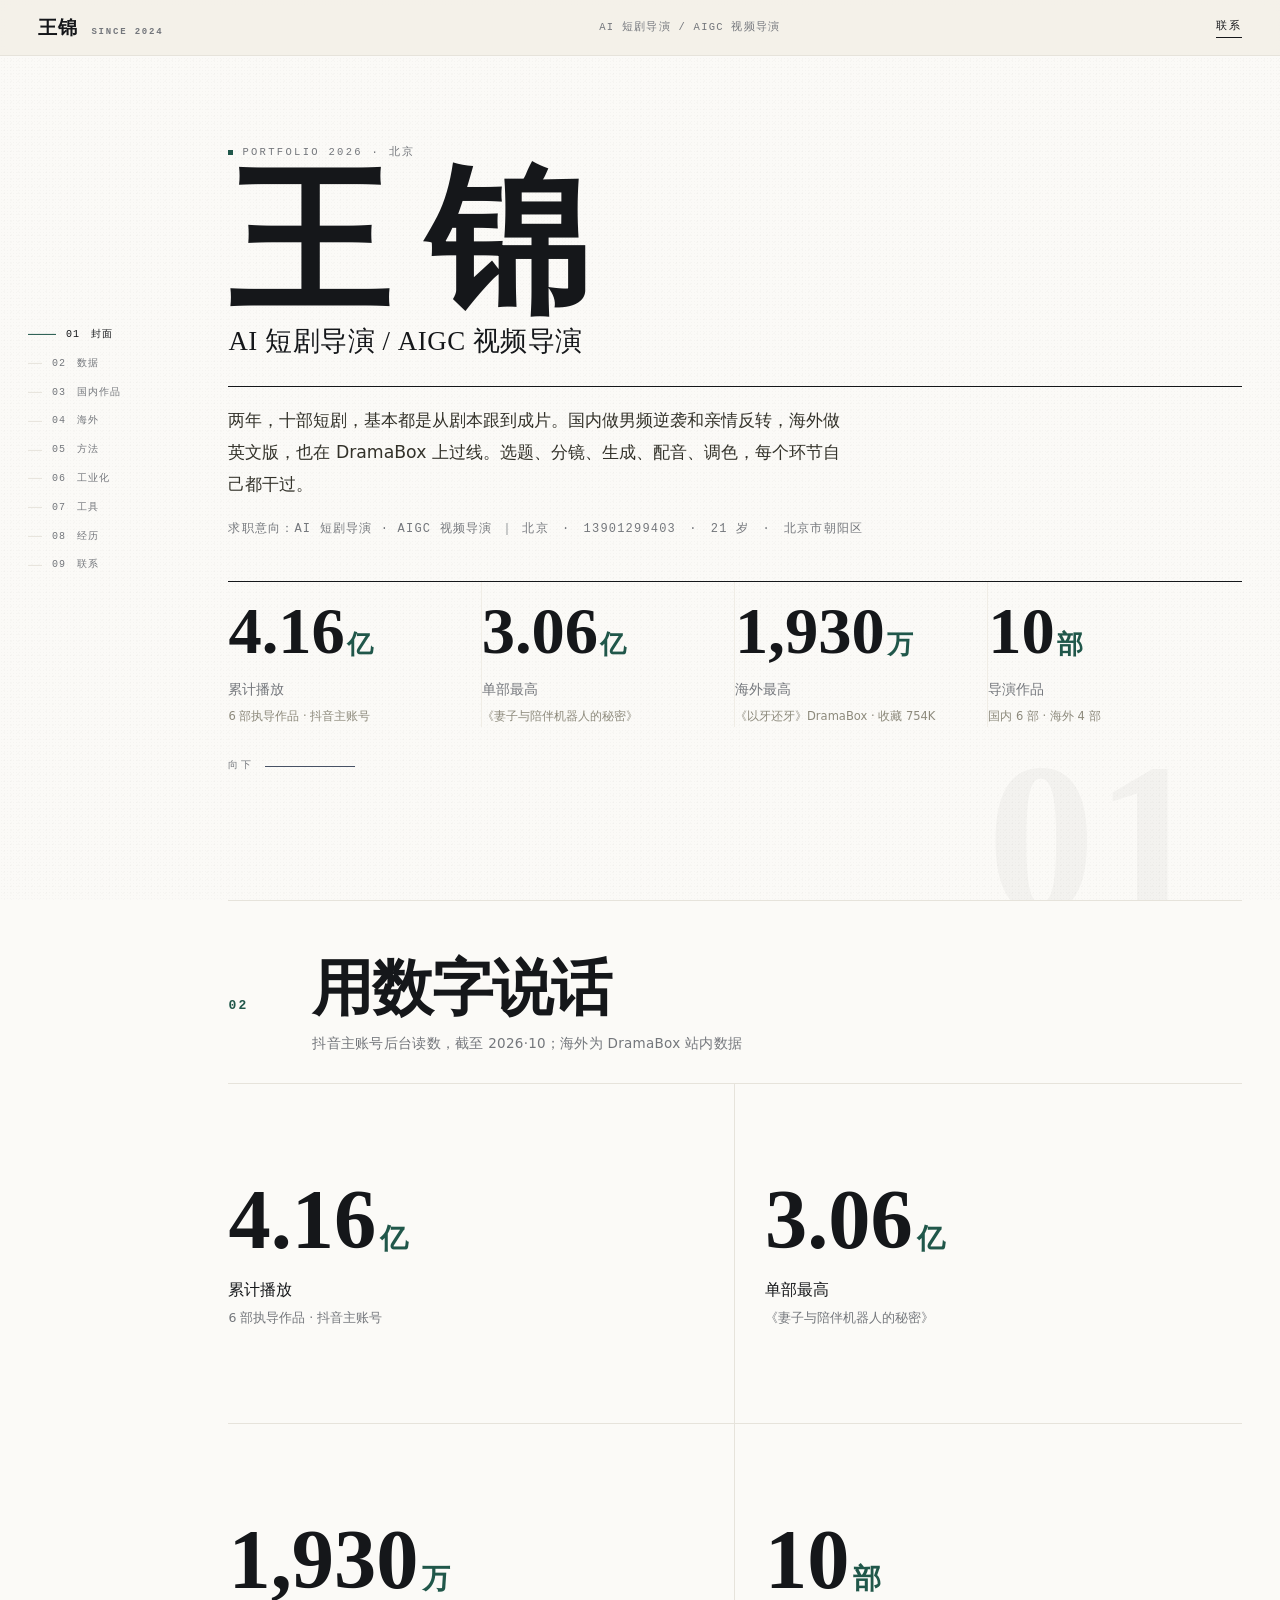
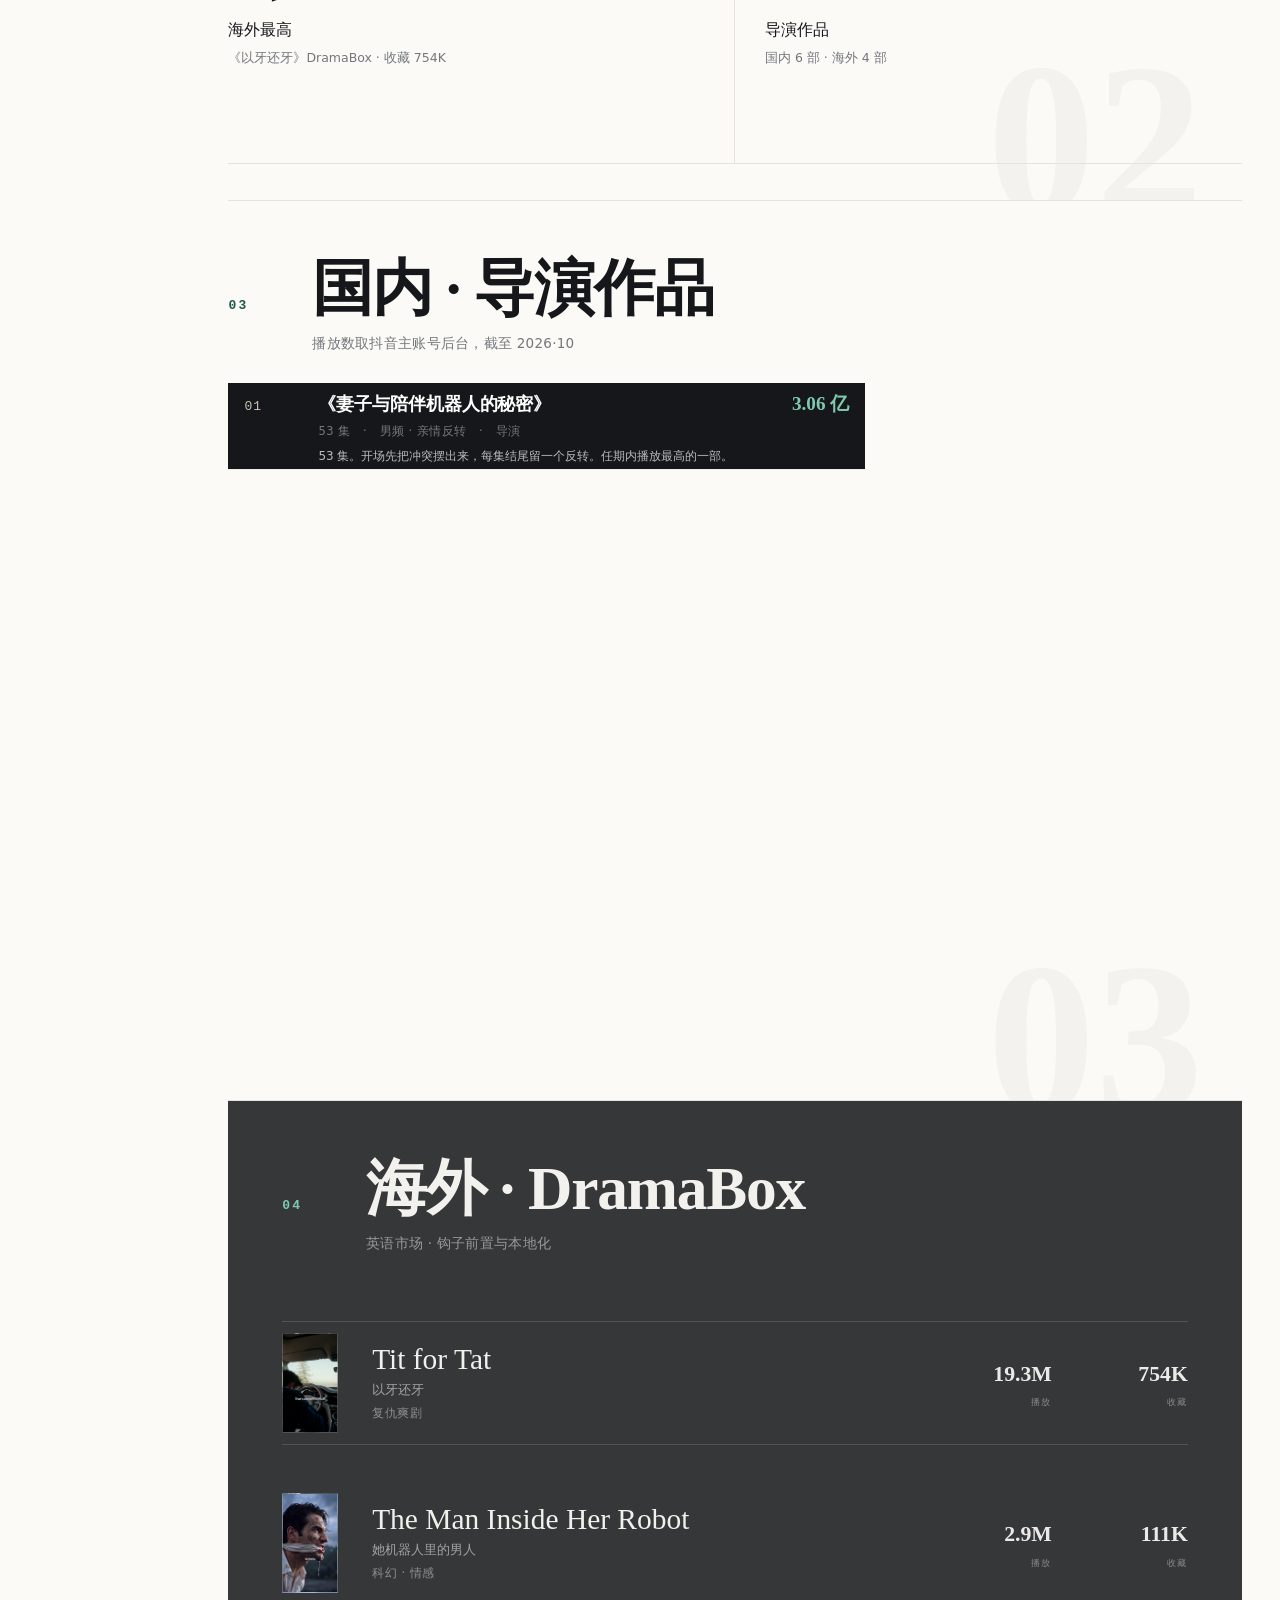
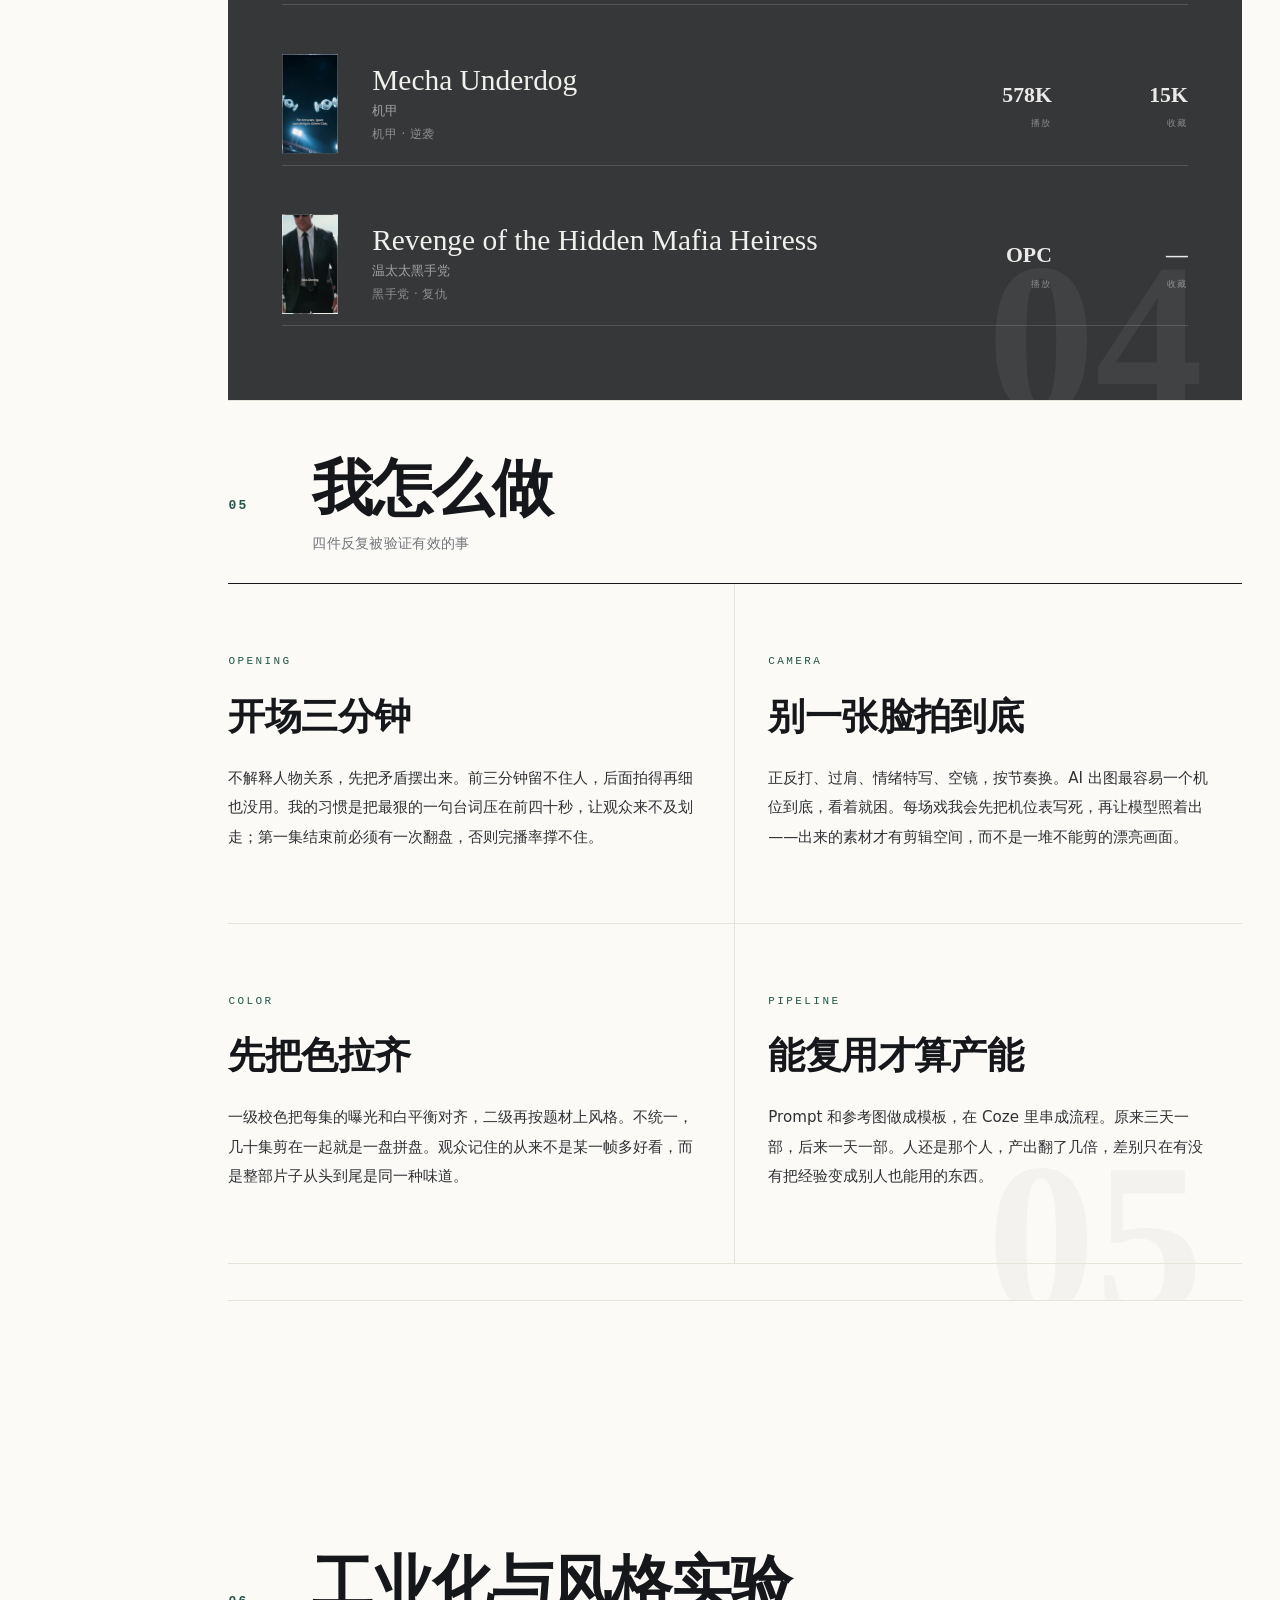
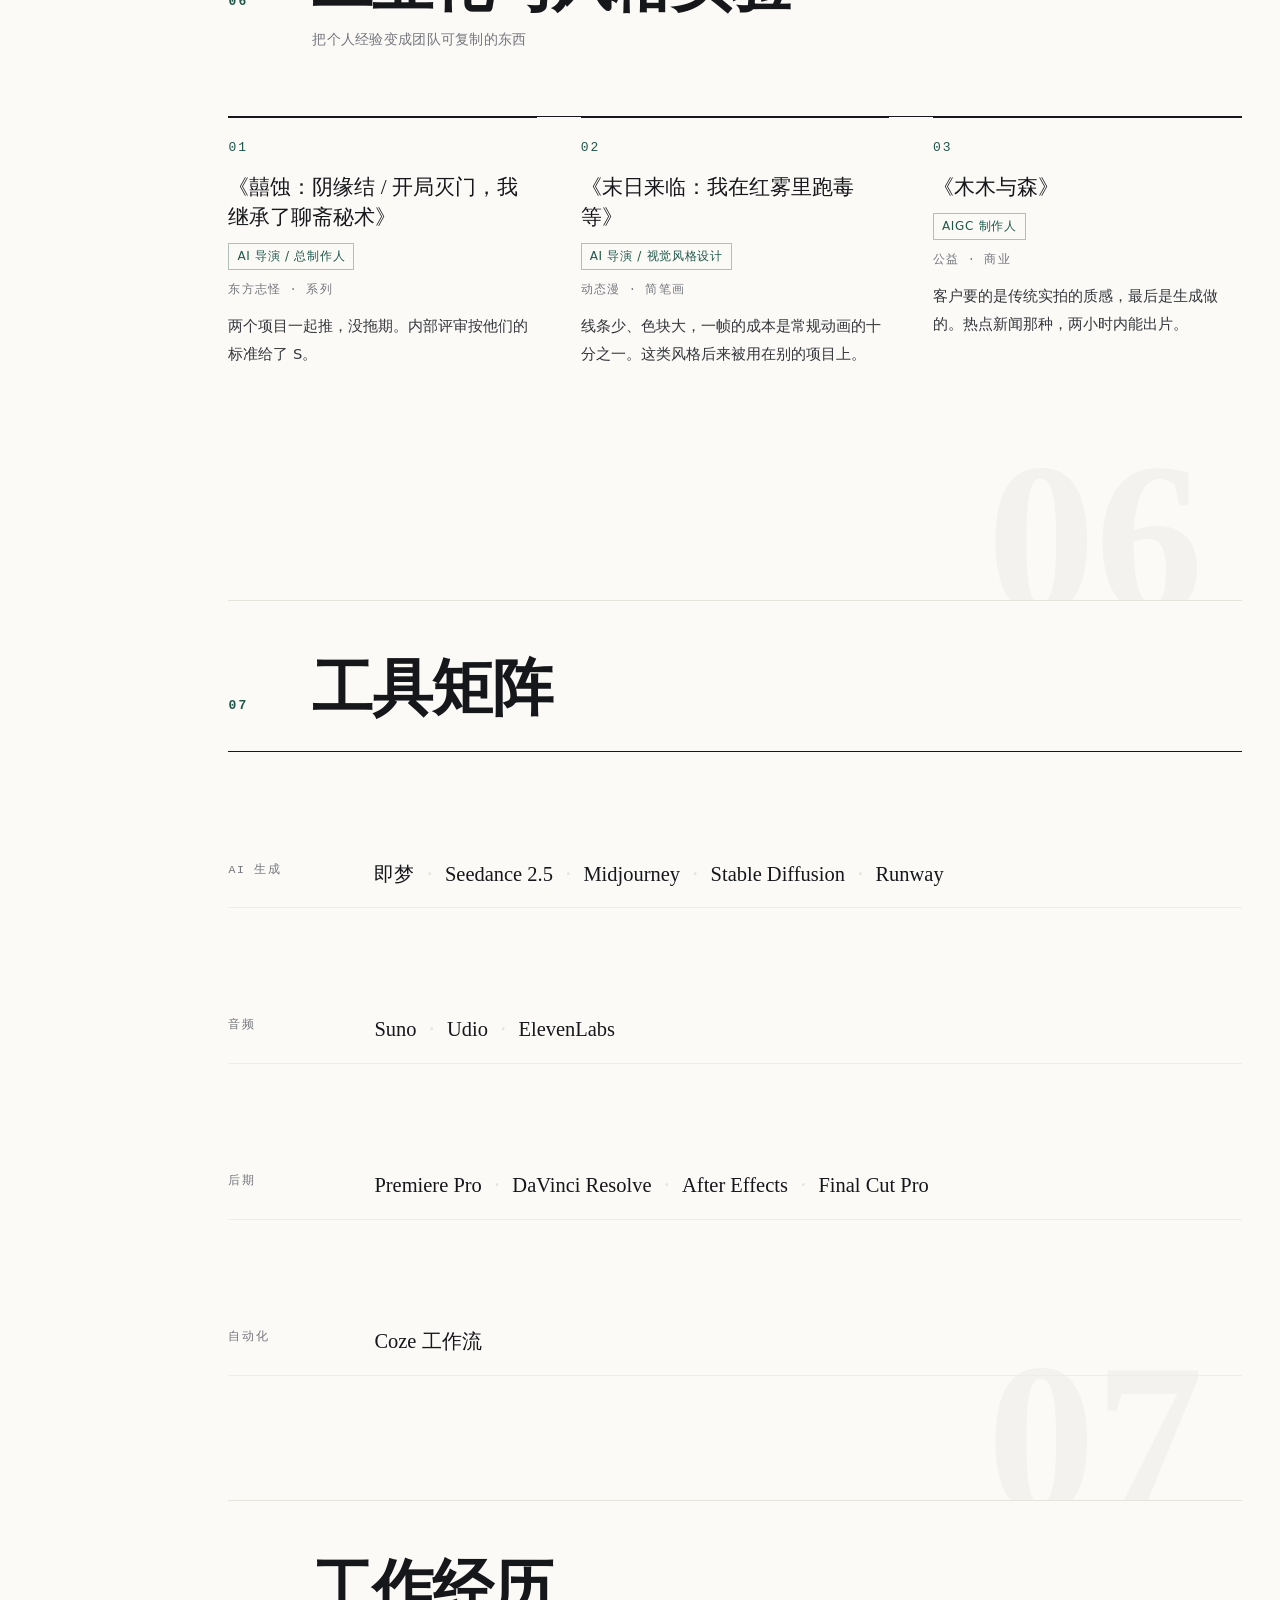
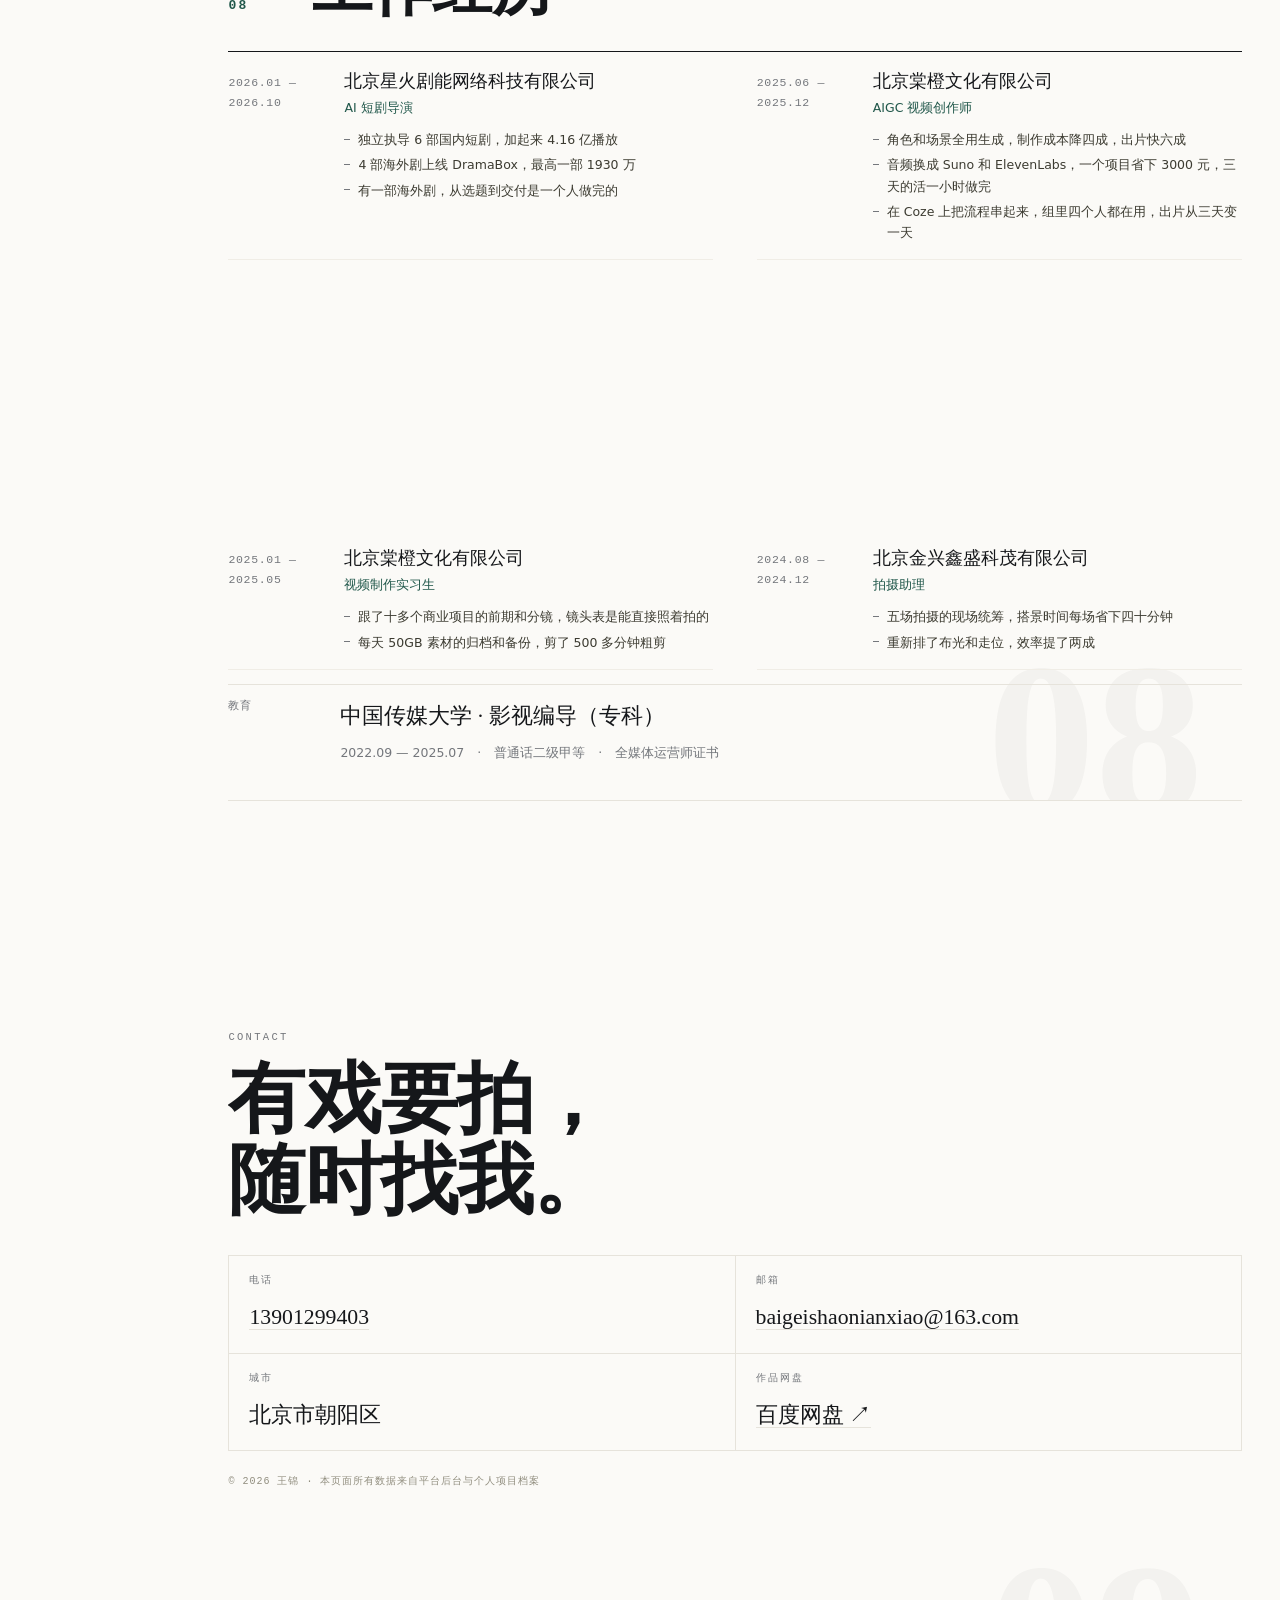
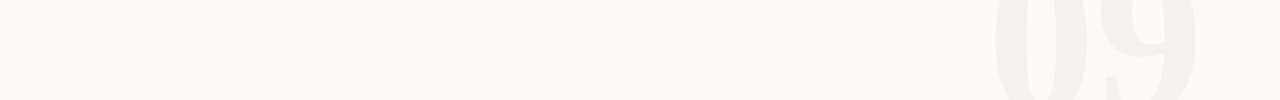
==== index.html @ 52b77576 "init: 王锦作品集（纸面版，12 条推广片）" ====
<!doctype html>
<html lang="zh-CN">
<head>
<meta charset="utf-8">
<meta name="viewport" content="width=device-width, initial-scale=1">
<title>王锦 · AI 短剧导演 / AIGC 视频导演</title>
<meta name="description" content="王锦，AI 短剧导演。代表作全网总播放 5 亿+，海外 DramaBox 单部最高 19.3M。">
<meta name="theme-color" content="#f3f0e7">
<link rel="stylesheet" href="assets/css/style.css">
</head>
<body>

<div class="grain" aria-hidden="true"></div>

<header class="topbar">
  <a class="mark" href="#cover">王锦 <span>SINCE 2024</span></a>
  <p class="topbar-role">AI 短剧导演 / AIGC 视频导演</p>
  <a class="topbar-mail" href="#contact">联系</a>
</header>

<aside class="rail" aria-label="章节导航">
  <ol id="rail"></ol>
</aside>

<main>

  <!-- 封面 -->
  <section class="sec sec--cover" id="cover" data-no="01" data-label="封面">
    <p class="eyebrow"><span class="dot"></span>PORTFOLIO 2026 · 北京</p>
    <h1 class="display" id="coverName">王 锦</h1>
    <p class="cover-role" id="coverRole"></p>
    <p class="cover-lead" id="coverLead"></p>
    <p class="cover-meta" id="coverMeta"></p>

    <div class="cover-stats" id="coverStats"></div>
    <p class="scroll-cue"><span>向下</span><i></i></p>
  </section>

  <!-- 数据 -->
  <section class="sec sec--stats" id="stats" data-no="02" data-label="数据">
    <header class="sec-head">
      <span class="sec-no">02</span>
      <h2 class="sec-title">用数字说话</h2>
      <p class="sec-sub">抖音主账号后台读数，截至 2026·10；海外为 DramaBox 站内数据</p>
    </header>
    <div class="stat-grid" id="statGrid"></div>
  </section>

  <!-- 国内作品 -->
  <section class="sec sec--works" id="domestic" data-no="03" data-label="国内作品">
    <header class="sec-head">
      <span class="sec-no">03</span>
      <h2 class="sec-title">国内 · 导演作品</h2>
      <p class="sec-sub">播放数取抖音主账号后台，截至 2026·10</p>
    </header>
    <div class="works-layout">
      <ol class="works" id="domesticList"></ol>
      <aside class="stage" aria-label="作品预览位">
        <div class="stage-media" id="stageMedia"></div>
      </aside>
    </div>
  </section>

  <!-- 海外 -->
  <section class="sec sec--overseas" id="overseas" data-no="04" data-label="海外">
    <header class="sec-head">
      <span class="sec-no">04</span>
      <h2 class="sec-title">海外 · DramaBox</h2>
      <p class="sec-sub">英语市场 · 钩子前置与本地化</p>
    </header>
    <div class="ov-list" id="overseasList"></div>
  </section>

  <!-- 方法 -->
  <section class="sec sec--method" id="method" data-no="05" data-label="方法">
    <header class="sec-head">
      <span class="sec-no">05</span>
      <h2 class="sec-title">我怎么做</h2>
      <p class="sec-sub">四件反复被验证有效的事</p>
    </header>
    <div class="method-grid" id="methodGrid"></div>
  </section>

  <!-- 工业化 -->
  <section class="sec sec--extra" id="extra" data-no="06" data-label="工业化">
    <header class="sec-head">
      <span class="sec-no">06</span>
      <h2 class="sec-title">工业化与风格实验</h2>
      <p class="sec-sub">把个人经验变成团队可复制的东西</p>
    </header>
    <div class="extra-list" id="extraList"></div>
  </section>

  <!-- 工具 -->
  <section class="sec sec--tools" id="tools" data-no="07" data-label="工具">
    <header class="sec-head">
      <span class="sec-no">07</span>
      <h2 class="sec-title">工具矩阵</h2>
    </header>
    <div class="tool-rows" id="toolRows"></div>
  </section>

  <!-- 经历 -->
  <section class="sec sec--cv" id="cv" data-no="08" data-label="经历">
    <header class="sec-head">
      <span class="sec-no">08</span>
      <h2 class="sec-title">工作经历</h2>
    </header>
    <div class="cv-list" id="cvList"></div>
    <div class="edu" id="edu"></div>
  </section>

  <!-- 联系 -->
  <section class="sec sec--contact" id="contact" data-no="09" data-label="联系">
    <p class="eyebrow">CONTACT</p>
    <h2 class="contact-title">有戏要拍，<br>随时找我。</h2>
    <div class="contact-grid" id="contactGrid"></div>
    <p class="colophon">© 2026 王锦 · 本页面所有数据来自平台后台与个人项目档案</p>
  </section>

</main>

<script src="assets/js/content.js"></script>
<script src="assets/js/main.js"></script>
</body>
</html>
---- assets/css/style.css ----
/* =========================================================
   王锦 · 作品集（纸面版）
   亮底 / 宋体 / 印刷网格 —— 与视频型作品集相反的路子
   ========================================================= */

:root{
  /* 中国传统色：鱼肚白 / 象牙白 / 长石灰 / 鲸鱼灰 / 赭石 */
  --paper:#f6f3ea;
  --paper-2:#fffdf6;
  --ink:#2e2d28;
  --muted:#7b776c;
  --line:#dcd6c6;
  --line-soft:#e7e1d2;
  --dai:#475164;
  --zhe:#8a2b1f;
  --blue:#475164;
  --white:#fffdf6;
  --serif:"Songti SC","STSong","Source Han Serif SC","Noto Serif SC","SimSun",serif;
  --sans:"PingFang SC","Microsoft YaHei UI","Microsoft YaHei","Noto Sans SC",system-ui,sans-serif;
  --mono:"SF Mono",ui-monospace,"Cascadia Mono",Consolas,monospace;
  --pad:clamp(22px,4vw,72px);
  --rail:190px;
}

*,*::before,*::after{box-sizing:border-box}
html{scroll-behavior:smooth;-webkit-text-size-adjust:100%}
body{
  margin:0;overflow-x:hidden;background:var(--paper);color:var(--ink);
  font-family:var(--sans);font-size:16px;line-height:1.78;
  -webkit-font-smoothing:antialiased;
}
img{max-width:100%}
a{color:inherit;text-decoration:none}
h1,h2,h3,p,ol,ul{margin:0;padding:0;list-style:none}
::selection{background:var(--blue);color:#fff}

.grain{
  position:fixed;inset:0;z-index:1;pointer-events:none;opacity:.5;
  background-image:
    radial-gradient(rgba(21,21,15,.05) 1px,transparent 1px),
    radial-gradient(rgba(21,21,15,.04) 1px,transparent 1px);
  background-size:3px 3px,7px 7px;
  background-position:0 0,1px 1px;
  mix-blend-mode:multiply;
}

/* ---------- 顶栏 ---------- */
.topbar{
  position:fixed;top:0;left:0;right:0;z-index:20;
  display:flex;align-items:center;justify-content:space-between;gap:20px;
  height:56px;padding:0 var(--pad);
  background:rgba(243,240,231,.88);
  -webkit-backdrop-filter:blur(8px);backdrop-filter:blur(8px);
  border-bottom:1px solid var(--line);
}
.mark{font-family:var(--serif);font-size:19px;font-weight:700;letter-spacing:.04em}
.mark span{font-family:var(--mono);font-size:9px;letter-spacing:.2em;color:var(--muted);margin-left:8px}
.topbar-role{font-family:var(--mono);font-size:10.5px;letter-spacing:.12em;color:var(--muted)}
.topbar-mail{
  font-family:var(--mono);font-size:10.5px;letter-spacing:.16em;
  border-bottom:1px solid var(--ink);padding-bottom:2px
}
.topbar-mail:hover{color:var(--blue);border-color:var(--blue)}

/* ---------- 左侧章节轨 ---------- */
.rail{
  position:fixed;left:28px;top:50%;transform:translateY(-50%);z-index:15;
  display:none
}
.rail ol{display:flex;flex-direction:column;gap:11px}
.rail a{
  display:flex;align-items:center;gap:10px;
  font-family:var(--mono);font-size:10px;letter-spacing:.1em;color:var(--muted);
  transition:color .25s
}
.rail a i{display:block;width:14px;height:1px;background:var(--line);transition:width .3s,background .3s}
.rail a.is-on{color:var(--ink)}
.rail a.is-on i{width:28px;background:var(--blue)}
.rail a:hover{color:var(--ink)}

/* ---------- 主体 ---------- */
main{position:relative;z-index:2;max-width:1360px;margin:0 auto;padding:0 var(--pad)}

.sec{padding:clamp(64px,9vh,110px) 0;border-top:1px solid var(--line)}
.sec--cover{border-top:0;padding-top:clamp(96px,16vh,170px)}

.eyebrow{
  display:flex;align-items:center;gap:9px;
  font-family:var(--mono);font-size:10.5px;letter-spacing:.22em;color:var(--muted)
}
.dot{width:5px;height:5px;background:var(--zhe);display:inline-block}

.display{
  font-family:var(--serif);font-weight:700;
  font-size:clamp(84px,15.5vw,208px);line-height:.86;letter-spacing:-.01em;
  margin:18px 0 10px
}
.cover-role{
  font-family:var(--serif);font-size:clamp(19px,2.2vw,27px);letter-spacing:.02em;
  padding-bottom:20px;border-bottom:1px solid var(--ink);display:inline-block
}
.cover-lead{
  max-width:34em;font-size:clamp(15px,1.35vw,18px);line-height:1.95;color:#33322a;
  margin-top:26px
}
.cover-meta{
  font-family:var(--mono);font-size:11px;letter-spacing:.1em;color:var(--muted);
  margin-top:18px
}

.cover-stats{
  display:grid;grid-template-columns:repeat(4,1fr);
  margin-top:clamp(36px,6vh,64px);border-top:1px solid var(--ink)
}
.cs{padding:22px 18px 0 0;border-right:1px solid var(--line-soft)}
.cs:last-child{border-right:0}
.cs-v{display:flex;align-items:baseline;gap:3px;font-family:var(--serif);font-weight:700}
.cs-n{font-size:clamp(44px,5.4vw,72px);line-height:1;font-variant-numeric:tabular-nums}
.cs-s{font-size:clamp(16px,1.8vw,24px);color:var(--zhe)}
.cs-l{font-size:13px;color:var(--muted);margin-top:10px}
.cs-sub{font-size:11.5px;color:#8d8a7c;margin-top:4px}

.scroll-cue{
  display:flex;align-items:center;gap:12px;margin-top:clamp(40px,7vh,80px);
  font-family:var(--mono);font-size:9.5px;letter-spacing:.24em;color:var(--muted)
}
.scroll-cue i{flex:0 0 90px;height:1px;background:var(--line);position:relative;overflow:hidden}
.scroll-cue i::after{
  content:"";position:absolute;inset:0;background:var(--blue);
  transform-origin:0 50%;animation:cue 2.6s ease-in-out infinite
}
@keyframes cue{0%{transform:scaleX(0)}50%{transform:scaleX(1)}100%{transform:scaleX(0);transform-origin:100% 50%}}

/* ---------- 章节头 ---------- */
.sec-head{
  display:grid;grid-template-columns:56px minmax(0,1fr);gap:0 20px;
  align-items:baseline;margin-bottom:clamp(30px,4.5vh,52px)
}
.sec-no{
  font-family:var(--mono);font-size:11px;letter-spacing:.14em;color:var(--zhe);
  padding-top:12px
}
.sec-title{
  font-family:var(--serif);font-weight:700;letter-spacing:-.01em;
  font-size:clamp(34px,4.4vw,60px);line-height:1.1
}
.sec-sub{grid-column:2;font-size:13.5px;color:var(--muted);margin-top:10px}

/* ---------- 数据 ---------- */
.stat-grid{display:grid;grid-template-columns:repeat(2,1fr);border-top:1px solid var(--line)}
.stat{
  padding:clamp(22px,3vw,34px) clamp(18px,2.4vw,30px) clamp(22px,3vw,34px) 0;
  border-bottom:1px solid var(--line);border-right:1px solid var(--line)
}
.stat:nth-child(2n){border-right:0;padding-left:clamp(18px,2.4vw,30px)}
.stat-v{display:flex;align-items:baseline;gap:4px;font-family:var(--serif);font-weight:700}
.stat-n{font-size:clamp(46px,6.4vw,86px);line-height:1;font-variant-numeric:tabular-nums}
.stat-s{font-size:clamp(18px,2vw,28px);color:var(--zhe)}
.stat-l{font-size:14.5px;margin-top:12px}
.stat-sub{font-size:12px;color:var(--muted);margin-top:3px}

/* ---------- 作品表 ---------- */
.works-layout{
  display:grid;grid-template-columns:minmax(0,1fr) 300px;gap:0 44px;align-items:start
}
.works{grid-column:1;border-top:1px solid var(--ink)}

/* 右侧媒体位：现在空着，以后放视频 */
.stage{grid-column:2;position:sticky;top:88px}
.stage-media{
  position:relative;aspect-ratio:9/16;background:var(--paper-2);
  border:1px solid var(--line);overflow:hidden
}
.stage-media .ph{
  position:absolute;inset:10px;border:1px dashed var(--line);
  display:flex;flex-direction:column;align-items:center;justify-content:center;gap:10px;
  background-image:repeating-linear-gradient(45deg,transparent 0 9px,rgba(71,81,100,.045) 9px 10px);
  color:var(--muted);text-align:center;padding:16px
}
.stage-media .ph b{font-family:var(--serif);font-size:44px;color:var(--line);font-weight:700;line-height:1}
.stage-media .ph span{font-family:var(--mono);font-size:9.5px;letter-spacing:.18em}
.stage-media img,.stage-media video{width:100%;height:100%;object-fit:cover;display:block}
.stage-cap{margin-top:16px}
.stage-cap .sc-t{font-family:var(--serif);font-size:22px;line-height:1.35}
.stage-cap .sc-m{
  display:flex;justify-content:space-between;gap:12px;
  font-family:var(--mono);font-size:11px;letter-spacing:.08em;color:var(--muted);
  margin-top:10px;padding-top:10px;border-top:1px solid var(--line)
}
.stage-cap .sc-n{font-size:12.5px;color:var(--muted);margin-top:8px;line-height:1.7}

/* 手机上的小媒体位 */
.w-thumb{display:none}
.work{
  display:grid;
  grid-template-columns:40px minmax(0,1fr) 152px 84px 64px;
  gap:0 12px;align-items:baseline;
  padding:16px 0;border-bottom:1px solid var(--line-soft);
  transition:background .2s,color .2s,padding .2s
}
.work.is-active,.work:hover{background:var(--ink);color:var(--white);padding-left:12px;padding-right:12px}
.work.is-active .tag,.work:hover .tag{border-color:#d5d0bf;color:#d5d0bf}
.work.is-active .w-no,.work.is-active .w-genre,.work.is-active .w-role,
.work:hover .w-no,.work:hover .w-genre,.work:hover .w-role{color:#c8c3b2}
.w-no{font-family:var(--mono);font-size:10.5px;letter-spacing:.1em;color:var(--muted)}
.w-title{font-family:var(--serif);font-size:clamp(16px,1.42vw,20px);line-height:1.45}
.w-title .tag{
  font-family:var(--mono);font-size:8.5px;letter-spacing:.08em;vertical-align:middle;
  border:1px solid var(--zhe);color:var(--zhe);padding:1px 4px;margin-left:7px;
  white-space:nowrap;display:inline-block;transform:translateY(-1px)
}
.w-genre{font-size:12.5px;color:var(--muted)}
.w-play{font-family:var(--mono);font-size:13px;font-variant-numeric:tabular-nums}
.w-role{font-size:12.5px;color:var(--muted);text-align:right}
.work-note{
  grid-column:2 / -1;font-size:13px;color:var(--muted);
  max-height:0;overflow:hidden;transition:max-height .3s,margin .3s
}
.work.is-active .work-note,.work:hover .work-note{max-height:60px;margin-top:8px}
.work.is-active .work-note,.work:hover .work-note{color:#d5d0bf}

/* ---------- 海外蓝块 ---------- */
.sec--overseas{
  position:relative;color:var(--white);border-top:0;background:var(--dai);
  padding-left:clamp(18px,4.2vw,60px);padding-right:clamp(18px,4.2vw,60px)
}
.sec--overseas .sec-no{color:rgba(255,255,255,.7)}
.sec--overseas .sec-sub{color:rgba(255,255,255,.72)}
.ov-row{
  display:grid;grid-template-columns:56px minmax(0,1fr) 110px 100px 150px;
  gap:0 20px;align-items:baseline;
  padding:18px 0;border-bottom:1px solid rgba(255,255,255,.28)
}
.ov-row:first-child{border-top:1px solid rgba(255,255,255,.28)}
.ov-thumb{
  width:56px;height:100px;border:1px dashed rgba(255,253,246,.45);
  background-image:repeating-linear-gradient(45deg,transparent 0 7px,rgba(255,253,246,.07) 7px 8px);
  display:grid;place-items:center;align-self:center
}
.ov-thumb span{font-family:var(--mono);font-size:8px;letter-spacing:.1em;color:rgba(255,253,246,.6)}
.ov-t{font-family:var(--serif);font-size:clamp(20px,2.2vw,30px);line-height:1.3}
.ov-zh{display:block;font-family:var(--sans);font-size:12px;color:rgba(255,255,255,.66);margin-top:4px}
.ov-play,.ov-save{font-family:var(--mono);font-size:14px;font-variant-numeric:tabular-nums}
.ov-save span{display:block;font-size:10px;color:rgba(255,255,255,.6);letter-spacing:.1em}
.ov-genre{font-size:12px;color:rgba(255,255,255,.75);text-align:right}

/* ---------- 方法 ---------- */
.method-grid{display:grid;grid-template-columns:1fr 1fr;border-top:1px solid var(--line)}
.mth{
  padding:clamp(22px,3vw,34px) clamp(18px,2.6vw,34px) clamp(26px,3.6vw,40px) 0;
  border-bottom:1px solid var(--line);border-right:1px solid var(--line)
}
.mth:nth-child(2n){border-right:0;padding-left:clamp(18px,2.6vw,34px)}
.mth-en{font-family:var(--mono);font-size:9.5px;letter-spacing:.22em;color:var(--blue)}
.mth-k{font-family:var(--serif);font-size:clamp(22px,2.4vw,32px);margin:8px 0 10px}
.mth-p{font-size:14px;line-height:1.9;color:#3c3b31}

/* ---------- 工业化 ---------- */
.extra{display:grid;grid-template-columns:1fr;border-top:1px solid var(--line)}
.ex{
  padding:22px 0;border-bottom:1px solid var(--line-soft);
  display:grid;grid-template-columns:200px minmax(0,1fr) 170px;gap:8px 24px;align-items:start
}
.ex-thumb{
  width:200px;aspect-ratio:16/9;border:1px dashed var(--line);
  background:var(--paper-2);
  background-image:repeating-linear-gradient(45deg,transparent 0 8px,rgba(71,81,100,.05) 8px 9px);
  display:grid;place-items:center;grid-row:1 / span 2
}
.ex-thumb span{font-family:var(--mono);font-size:9px;letter-spacing:.14em;color:var(--muted)}
.ex-t{grid-column:2;font-family:var(--serif);font-size:clamp(18px,1.6vw,22px)}
.ex-g{grid-column:2;font-family:var(--mono);font-size:10.5px;letter-spacing:.1em;color:var(--muted);margin-top:6px}
.ex-r{grid-column:3;grid-row:1;font-size:12.5px;color:var(--muted);text-align:right}
.ex-p{grid-column:2 / -1;font-size:13.5px;color:#3c3b31;max-width:70em}

/* ---------- 工具 ---------- */
.tool-rows{border-top:1px solid var(--ink)}
.trow{display:grid;grid-template-columns:110px minmax(0,1fr);gap:16px;padding:14px 0;border-bottom:1px solid var(--line-soft)}
.trow-k{font-family:var(--mono);font-size:10.5px;letter-spacing:.14em;color:var(--muted);padding-top:4px}
.trow-v{display:flex;flex-wrap:wrap;gap:6px 0;font-family:var(--serif);font-size:clamp(17px,1.7vw,22px)}
.trow-v span+span::before{content:"·";margin:0 12px;color:var(--line);font-family:var(--sans)}

/* ---------- 经历 ---------- */
.cv-list{border-top:1px solid var(--ink)}
.cv{
  display:grid;grid-template-columns:150px minmax(0,1fr);gap:0 24px;
  padding:22px 0;border-bottom:1px solid var(--line-soft)
}
.cv-time{font-family:var(--mono);font-size:11px;letter-spacing:.06em;color:var(--muted);padding-top:4px}
.cv-org{font-family:var(--serif);font-size:clamp(19px,1.9vw,25px);line-height:1.35}
.cv-title{font-size:13px;color:var(--blue);margin-top:4px}
.cv-pts{margin-top:10px;display:grid;gap:4px}
.cv-pts li{font-size:13.5px;color:#3c3b31;padding-left:14px;position:relative;line-height:1.75}
.cv-pts li::before{content:"";position:absolute;left:0;top:.78em;width:6px;height:1px;background:var(--muted)}

.edu{margin-top:26px;display:grid;grid-template-columns:150px minmax(0,1fr);gap:0 24px;padding-top:22px;border-top:1px solid var(--line)}
.edu-k{font-family:var(--mono);font-size:11px;letter-spacing:.06em;color:var(--muted)}
.edu-v{font-family:var(--serif);font-size:clamp(18px,1.7vw,22px)}
.edu-s{font-size:12.5px;color:var(--muted);margin-top:6px}

/* ---------- 联系 ---------- */
.sec--contact{border-top:1px solid var(--ink);padding-bottom:clamp(50px,8vh,90px)}
.contact-title{
  font-family:var(--serif);font-weight:700;letter-spacing:-.01em;
  font-size:clamp(44px,6.6vw,96px);line-height:1.06;margin:16px 0 42px
}
.contact-grid{display:grid;grid-template-columns:repeat(2,minmax(0,1fr));gap:1px;background:var(--line);border:1px solid var(--line)}
.ct{background:var(--paper);padding:22px 24px}
.ct-k{font-family:var(--mono);font-size:9.5px;letter-spacing:.2em;color:var(--muted)}
.ct-v{font-family:var(--serif);font-size:clamp(17px,1.7vw,22px);margin-top:8px;word-break:break-all}
.ct-v a{border-bottom:1px solid var(--line)}
.ct-v a:hover{color:var(--blue);border-color:var(--blue)}
.colophon{margin-top:40px;font-family:var(--mono);font-size:10px;letter-spacing:.1em;color:#918e7f}

/* ---------- 入场 ---------- */
.js .reveal{opacity:0;transform:translateY(14px)}
.js .reveal.is-in{opacity:1;transform:none;transition:opacity .9s ease,transform .9s cubic-bezier(.22,.68,.18,1)}
.js .rule{transform:scaleX(0);transform-origin:0 50%}
.js .rule.is-in{transform:none;transition:transform 1s cubic-bezier(.22,.68,.18,1)}

/* ---------- 窄屏 ---------- */
@media (min-width:1200px){
  .rail{display:block}
  main{padding-left:var(--rail)}
}
@media (max-width:900px){
  .topbar-role{display:none}
  .sec-head{grid-template-columns:1fr}
  .sec-no{padding-top:0;margin-bottom:8px}
  .sec-sub{grid-column:1}
  .sec{padding:56px 0}
  .cover-meta{font-size:10.5px;line-height:1.9}
  .cover-stats{grid-template-columns:1fr 1fr}
  .cs:nth-child(2n){border-right:0}
  .cs:nth-child(n+3){border-top:1px solid var(--line-soft);padding-top:18px}
  .stat-grid{grid-template-columns:1fr}
  .stat{border-right:0;padding-left:0!important}
  .works-layout{grid-template-columns:1fr;gap:0}
  .stage{display:none}
  .w-thumb{
    display:block;grid-column:1;grid-row:1 / span 4;align-self:start;
    width:44px;aspect-ratio:9/16;border:1px dashed var(--line);
    background-image:repeating-linear-gradient(45deg,transparent 0 6px,rgba(71,81,100,.06) 6px 7px)
  }
  .work{
    grid-template-columns:44px minmax(0,1fr);
    column-gap:12px;row-gap:2px;padding:16px 0
  }
  .w-no{grid-column:2;grid-row:1}
  .w-play{grid-column:2;grid-row:1;text-align:right}
  .w-title{grid-column:2;grid-row:2;font-size:17px}
  .w-genre{grid-column:2;grid-row:3}
  .w-role{display:none}
  .work-note{grid-column:2;grid-row:4}
  .ex{grid-template-columns:120px minmax(0,1fr);gap:6px 14px}
  .ex-thumb{width:120px;grid-row:1 / span 2}
  .ov-thumb{width:44px;height:78px}
  .ov-row{grid-template-columns:44px minmax(0,1fr) 84px;gap:6px 10px}
  .ov-save{display:none}
  .w-genre{grid-column:2;grid-row:2}
  .w-play{grid-column:3;grid-row:1;text-align:right}
  .w-role{display:none}
  .work-note{grid-column:2 / -1}
  .ov-row{grid-template-columns:minmax(0,1fr) 90px;gap:6px 12px}
  .ov-genre{display:none}
  .method-grid{grid-template-columns:1fr}
  .mth{border-right:0;padding-left:0}
  .ex{grid-template-columns:1fr}
  .ex-r{text-align:left}
  .cv{grid-template-columns:1fr}
  .cv-time{padding-top:0;margin-bottom:6px}
  .edu{grid-template-columns:1fr}
  .contact-grid{grid-template-columns:1fr}
  .sec-title{font-size:clamp(28px,8vw,40px)}
  .display{font-size:clamp(72px,22vw,110px)}
}

/* 手机端作品行：缩略图 + 右侧纵向信息（覆盖上面遗留的 3 列规则） */
@media (max-width:900px){
  .work{grid-template-columns:44px minmax(0,1fr)}
  .w-no{grid-column:2;grid-row:1}
  .w-play{grid-column:2;grid-row:1;text-align:right}
  .w-title{grid-column:2;grid-row:2;font-size:17px}
  .w-genre{grid-column:2;grid-row:3}
  .work-note{grid-column:2;grid-row:4}
}

/* 舞台里的视频 */
.stage-media video{width:100%;height:100%;object-fit:cover;display:block}
.stage-play{
  position:absolute;left:10px;bottom:10px;z-index:2;
  background:rgba(21,21,15,.62);color:#fff;border:1px solid rgba(255,255,255,.35);
  font-family:var(--mono);font-size:9.5px;letter-spacing:.1em;
  padding:7px 10px;cursor:pointer
}
.stage-play:hover{background:var(--zhe);border-color:var(--zhe)}
.w-thumb,.ov-thumb,.ex-thumb{background-size:cover;background-position:center}

/* =========================================================
   分段式：一节一屏，滚轮吸附
   ========================================================= */
html{scroll-snap-type:y mandatory;scroll-behavior:smooth}
body{overflow-x:clip}

.sec{
  min-height:100svh;
  display:flex;flex-direction:column;justify-content:center;
  scroll-snap-align:start;scroll-snap-stop:always;
  padding-top:clamp(64px,8vh,92px);
  padding-bottom:clamp(44px,6vh,64px);
  border-top:1px solid var(--line);
}
.sec--cover{border-top:0;padding-top:clamp(72px,10vh,110px)}
.sec-head{margin-bottom:clamp(18px,3.4vh,34px)}

/* 封面：把 4 个数字压到视线内 */
.display{font-size:clamp(72px,12.5vw,168px);margin:12px 0 6px}
.cover-lead{font-size:clamp(14px,1.25vw,17px);line-height:1.85;margin-top:18px}
.cover-stats{margin-top:clamp(22px,4.5vh,44px)}
.cs{padding-top:16px}
.cs-n{font-size:clamp(38px,4.6vw,62px)}
.scroll-cue{margin-top:clamp(18px,3.5vh,36px)}

/* 数据：一屏放得下 */
.stat-grid{margin-top:0}
.stat{padding-top:clamp(16px,2.6vh,26px);padding-bottom:clamp(16px,2.6vh,26px)}
.stat-n{font-size:clamp(40px,5.4vw,76px)}

/* 作品：右侧舞台跟着视口高度走 */
.sec--works .works-layout{align-items:center}
.stage{position:static}
.stage-media{width:min(272px, calc(62vh * 0.5625))}
.work{padding:clamp(8px,1.5vh,14px) 0}
.w-title{font-size:clamp(15px,1.35vw,19px)}
.w-genre,.w-play,.w-role{font-size:11.5px}
.works{grid-column:1}

/* 海外：行高压缩 */
.ov-row{padding:clamp(10px,1.9vh,16px) 0}
.ov-thumb{width:48px;height:86px}
.ov-t{font-size:clamp(17px,1.9vw,26px)}

/* 方法：两行两列正好 */
.mth{padding-top:clamp(14px,2.4vh,24px);padding-bottom:clamp(16px,2.8vh,28px)}
.mth-k{font-size:clamp(19px,2.1vw,28px)}
.mth-p{font-size:13px}

/* 工业化：三个并排，各带 16:9 */
.extra-list{display:grid;grid-template-columns:repeat(3,1fr);gap:clamp(20px,2.6vw,36px)}
.ex{
  display:flex;flex-direction:column;gap:8px;
  padding:0;border-bottom:0
}
.ex-thumb{width:100%;aspect-ratio:16/9;grid-row:auto;grid-column:auto}
.ex-t{grid-column:auto;font-size:clamp(15px,1.25vw,18px);line-height:1.5}
.ex-g{grid-column:auto;margin-top:0}
.ex-r{grid-column:auto;text-align:left;grid-row:auto;font-size:11.5px;color:var(--zhe)}
.ex-p{grid-column:auto;font-size:12.5px;line-height:1.75;margin-top:2px}

/* 工具：四行压紧 */
.trow{padding:clamp(8px,1.5vh,14px) 0}
.trow-v{font-size:clamp(15px,1.45vw,19px)}

/* 经历：两列，四项一屏放得下 */
.cv-list{display:grid;grid-template-columns:1fr 1fr;gap:0 clamp(24px,3vw,48px);border-top:1px solid var(--ink)}
.cv{
  grid-template-columns:88px minmax(0,1fr);
  gap:0 16px;padding:clamp(10px,1.9vh,18px) 0
}
.cv-org{font-size:clamp(15px,1.3vw,18px)}
.cv-pts li{font-size:12px;line-height:1.65}
.edu{grid-template-columns:88px minmax(0,1fr);padding-top:12px;margin-top:14px}

/* 联系 */
.contact-title{font-size:clamp(38px,5.4vw,80px);margin:12px 0 26px}
.ct{padding:16px 20px}
.ct-v{font-size:clamp(15px,1.4vw,19px)}
.colophon{margin-top:22px}

/* 窄屏：不强制一屏，允许内容自然长 */
@media (max-width:900px){
  html{scroll-snap-type:y proximity}
  .sec{min-height:auto;padding-top:64px;padding-bottom:64px}
  .sec--cover{min-height:100svh}
  .extra-list{grid-template-columns:1fr;gap:22px}
  .cv-list{grid-template-columns:1fr}
}

/* 矮屏（1366×768 这类）再压一档，保证一屏放得下 */
@media (max-height:840px) and (min-width:901px){
  .sec{padding-top:50px;padding-bottom:34px}
  .sec-head{margin-bottom:12px}
  .display{font-size:clamp(56px,9.6vw,110px)}
  .cover-lead{margin-top:12px;font-size:13.5px}
  .cover-stats{margin-top:18px}
  .cs-n{font-size:clamp(32px,4vw,48px)}
  .cs-l,.cs-sub{font-size:11px}
  .work{padding:5px 0}
  .w-title{font-size:14.5px}
  .w-genre,.w-play,.w-role{font-size:10.5px}
  .stage-media{width:min(212px, calc(50vh * 0.5625))}
  .stage-cap .sc-t{font-size:16px;margin-top:8px}
  .stage-cap .sc-m{font-size:9.5px;margin-top:6px;padding-top:6px}
  .stage-cap .sc-n{font-size:11px;margin-top:5px}
  .ov-row{padding:5px 0}
  .ov-thumb{width:38px;height:66px}
  .ov-t{font-size:15px}
  .ov-zh{font-size:10.5px}
  .mth{padding-top:10px;padding-bottom:12px}
  .mth-k{font-size:18px;margin:4px 0 6px}
  .mth-p{font-size:12px;line-height:1.65}
  .ex-p{font-size:11.5px}
  .cv-pts li{font-size:11px;line-height:1.55}
  .cv-org{font-size:14px}
  .trow{padding:6px 0}
}

/* 让每节的内容撑满剩余高度，而不是缩在中间 */
.sec--works .works-layout{flex:1;align-items:stretch}
.sec--works .works{display:flex;flex-direction:column;justify-content:space-between}
.sec--works .stage{display:flex;flex-direction:column;justify-content:center;align-self:center}

.sec--stats .stat-grid{flex:1;align-content:stretch}
.sec--stats .stat{display:flex;flex-direction:column;justify-content:center}

.sec--overseas .ov-list{flex:1;display:flex;flex-direction:column;justify-content:space-evenly}

.sec--method .method-grid{flex:1;align-content:stretch}
.sec--method .mth{display:flex;flex-direction:column;justify-content:center}

.sec--extra .extra-list{flex:1;align-content:center}
.sec--extra .ex{justify-content:flex-start}

.sec--tools .tool-rows{flex:1;display:flex;flex-direction:column;justify-content:space-evenly}

.sec--cv .cv-list{flex:1;align-content:space-between}

.sec--contact .contact-grid{margin-top:8px}

/* 有封面时去掉虚线圈 */
.ov-thumb[style]{border-style:solid;border-color:rgba(255,253,246,.22)}
.w-thumb[style]{border-style:solid;border-color:var(--line)}
@media (min-height:841px){ .stage-media{width:min(276px, calc(56vh * 0.5625))} }

/* =========================================================
   v2：满幅 + 大字 + 强调
   ========================================================= */
:root{--pad:clamp(20px,3vw,48px)}

main{
  max-width:none;
  padding-left:calc(var(--rail) + var(--pad));
  padding-right:var(--pad);
  padding-top:0
}
@media (max-width:1199px){ main{padding-left:var(--pad)} }

/* 章节编号与画布感 */
.sec{position:relative;padding-top:clamp(56px,7vh,86px);padding-bottom:clamp(34px,5vh,56px)}
.sec::after{
  content:attr(data-no);
  position:absolute;right:var(--pad);bottom:-3vh;z-index:0;
  font-family:var(--serif);font-weight:700;font-size:24vh;line-height:.8;
  color:rgba(46,45,40,.04);pointer-events:none;user-select:none
}
.sec--overseas::after{color:rgba(255,253,246,.06)}
.sec > *{position:relative;z-index:1}

.sec-head{grid-template-columns:64px minmax(0,1fr);margin-bottom:clamp(18px,3.2vh,34px)}
.sec-no{font-size:13px;letter-spacing:.18em;font-weight:700}
.sec-title{font-size:clamp(40px,4.8vw,80px);letter-spacing:-.02em}
.sec-sub{font-size:13.5px;letter-spacing:.02em;margin-top:8px}

/* ---------- 封面 ---------- */
.display{font-size:clamp(76px,12.6vw,176px)}
.cover-role{font-size:clamp(20px,2.1vw,30px)}
.cover-lead{font-size:clamp(15px,1.35vw,19px);max-width:36em}
.cover-meta{font-size:12px}
.cs-v{gap:2px}
.cs-n{font-size:clamp(44px,5.2vw,76px)}
.cs-s{font-size:clamp(18px,2vw,28px)}
.cs-l{font-size:14px}

/* ---------- 数据 ---------- */
.stat-n{font-size:clamp(52px,6.6vw,112px)}
.stat-s{font-size:clamp(20px,2.2vw,34px)}
.stat-l{font-size:16px}
.stat-sub{font-size:12.5px}

/* ---------- 作品：大标题 + 元信息两行 ---------- */
.works-layout{grid-template-columns:minmax(0,1fr) minmax(260px,23vw);gap:clamp(28px,3.4vw,64px)}
.works{border-top:1px solid var(--ink)}
.work{
  grid-template-columns:54px minmax(0,1fr) auto;
  gap:2px 20px;align-items:baseline;padding:clamp(10px,1.7vh,18px) 0;
  border-bottom:1px solid var(--line-soft)
}
.w-no{font-size:13px;letter-spacing:.08em;color:var(--muted);padding-top:6px}
.w-main{min-width:0}
.w-title{
  font-size:clamp(17px,1.55vw,25px);line-height:1.25;letter-spacing:-.005em;
  font-weight:700
}
.w-meta{
  margin-top:5px;font-size:12px;letter-spacing:.04em;color:var(--muted);
  font-family:var(--sans)
}
.w-play{
  font-family:var(--serif);font-weight:700;
  font-size:clamp(17px,1.5vw,26px);color:var(--zhe);
  font-variant-numeric:tabular-nums;text-align:right;white-space:nowrap
}
.w-title .tag{
  border:1px solid var(--zhe);color:var(--zhe);
  font-size:9px;padding:2px 6px;margin-left:10px;vertical-align:2px
}
.work.is-active,.work:hover{padding-left:16px;padding-right:16px}
.work.is-active .w-title,.work:hover .w-title{color:var(--white)}
.work.is-active .w-play,.work:hover .w-play{color:#ffb4a6}
.work-note{grid-column:2 / -1}

/* 舞台 */
.stage-media{width:100%}
.stage-cap .sc-t{font-size:clamp(18px,1.5vw,24px)}
.stage-cap .sc-m{font-size:11px}
.stage-cap .sc-n{font-size:12.5px}

/* ---------- 海外 ---------- */
.ov-row{
  grid-template-columns:64px minmax(0,1fr) 130px 110px;
  gap:0 26px;align-items:center;padding:clamp(10px,1.7vh,18px) 0
}
.ov-t{font-size:clamp(22px,2.3vw,36px);line-height:1.2}
.ov-zh{font-size:12.5px;margin-top:5px}
.ov-meta{font-size:12px;color:rgba(255,253,246,.62);margin-top:6px;letter-spacing:.04em}
.ov-play,.ov-save{font-family:var(--serif);font-weight:700;font-size:clamp(18px,1.7vw,26px)}
.ov-play span,.ov-save span{font-family:var(--mono);font-size:9px;font-weight:400;letter-spacing:.16em}
.ov-thumb{width:64px;height:114px;align-self:center}

/* ---------- 方法 ---------- */
.method-grid{border-top:1px solid var(--ink)}
.mth-en{font-size:10.5px}
.mth-k{font-size:clamp(24px,2.5vw,38px);margin:10px 0 12px;letter-spacing:-.01em}
.mth-p{font-size:clamp(13px,1.1vw,15px);line-height:1.85}

/* ---------- 工业化：无封面，改成编号文本卡 ---------- */
.extra-list{grid-template-columns:repeat(3,1fr);gap:0 clamp(28px,3.4vw,56px);border-top:1px solid var(--ink)}
.ex{
  display:block;border-bottom:1px solid var(--line-soft);
  padding:clamp(14px,2.2vh,24px) 0 0
}
.ex-no{
  display:block;font-family:var(--mono);font-size:12px;letter-spacing:.16em;
  color:var(--zhe);margin-bottom:12px
}
.ex-t{font-size:clamp(17px,1.4vw,22px);line-height:1.45;margin-bottom:6px}
.ex-r{font-size:11.5px;color:var(--zhe);letter-spacing:.04em;margin-bottom:10px}
.ex-g{font-size:11.5px;color:var(--muted);margin-bottom:8px}
.ex-p{font-size:12.5px;line-height:1.8;color:#3c3b31}

/* ---------- 工具 ---------- */
.trow{grid-template-columns:130px minmax(0,1fr);padding:clamp(10px,1.7vh,16px) 0}
.trow-k{font-size:11.5px}
.trow-v{font-size:clamp(18px,1.6vw,24px)}

/* ---------- 经历 ---------- */
.cv-list{gap:0 clamp(28px,3.4vw,64px)}
.cv{grid-template-columns:100px minmax(0,1fr);padding:clamp(10px,1.8vh,18px) 0}
.cv-time{font-size:11.5px}
.cv-org{font-size:clamp(16px,1.4vw,21px)}
.cv-title{font-size:12.5px}
.cv-pts li{font-size:12.5px;line-height:1.7}

/* ---------- 联系 ---------- */
.contact-title{font-size:clamp(44px,6vw,96px)}
.ct-v{font-size:clamp(17px,1.7vw,24px)}
.ct-k{font-size:10px}

/* ---------- 窄屏 ---------- */
@media (max-width:900px){
  .work{grid-template-columns:40px minmax(0,1fr);gap:2px 14px}
  .w-play{grid-column:2;grid-row:2;text-align:left;font-size:18px;margin-top:4px}
  .w-meta{grid-column:2;grid-row:3}
  .w-thumb{display:none}
  .work-note{grid-column:2;grid-row:4}
  .ov-row{grid-template-columns:44px minmax(0,1fr) 90px;gap:0 12px}
  .ov-save{display:none}
  .extra-list{grid-template-columns:1fr}
  .sec::after{font-size:16vh}
}

/* 收边：大编号不参与布局，播放器按视口高度封顶 */
.sec{overflow:hidden;padding-top:clamp(48px,6vh,72px);padding-bottom:clamp(28px,4vh,44px)}
.stage-media{width:min(100%, calc(52vh * 0.5625));margin-left:auto}
.stage-cap{margin-top:12px}
.works-layout{align-items:center}

/* 行高收紧（覆盖 v1 遗留值） */
.work{padding:clamp(6px,1.25vh,13px) 0}
.ov-row{padding:clamp(6px,1.2vh,13px) 0}
.ov-thumb{width:56px;height:100px;flex:none}

/* 矮屏专用 */
@media (max-height:840px) and (min-width:901px){
  .sec{padding-top:38px;padding-bottom:24px}
  .sec-head{margin-bottom:10px}
  .sec-title{font-size:clamp(34px,4.2vw,56px)}
  .sec-sub{font-size:12px;margin-top:4px}
  .display{font-size:clamp(50px,8.6vw,104px)}
  .cover-lead{font-size:13px;margin-top:10px}
  .cs-n{font-size:clamp(30px,3.8vw,46px)}
  .work{padding:4px 0}
  .w-title{font-size:15px}
  .w-meta{font-size:10px;margin-top:2px}
  .w-play{font-size:15px}
  .ov-row{padding:3px 0}
  .ov-thumb{width:40px;height:72px}
  .ov-t{font-size:18px}
  .ov-zh{font-size:10px;margin-top:2px}
  .ov-meta{font-size:10px;margin-top:3px}
  .ov-play,.ov-save{font-size:16px}
  .stage-media{width:min(100%, calc(42vh * 0.5625))}
  .stage-cap .sc-n{display:none}
  .stage-cap .sc-t{font-size:16px}
  .mth-k{font-size:20px;margin:4px 0 6px}
  .mth-p{font-size:11.5px;line-height:1.7}
  .ex-t{font-size:15px}
  .ex-p{font-size:11px;line-height:1.65}
  .trow{padding:4px 0}
  .trow-v{font-size:16px}
  .cv-pts li{font-size:11px;line-height:1.55}
  .cv-org{font-size:15px}
  .contact-title{font-size:clamp(34px,4.6vw,62px)}
}

/* 工业化：内容整体居中，不留半屏空白 */
.sec--extra{justify-content:center}
.sec--extra .extra-list{flex:0 0 auto;align-content:start;margin-top:clamp(16px,4vh,48px)}
.sec--extra .ex{padding-top:0;border-bottom:0}
.sec--extra .ex::before{
  content:'';display:block;height:1px;background:var(--ink);
  margin-bottom:clamp(12px,2vh,20px)
}

.ov-play span,.ov-save span{display:block;margin-top:2px;color:rgba(255,253,246,.55)}
.ov-play,.ov-save{text-align:right}

/* 手机端：作品行改回块级堆叠，避免两列挤压 */
@media (max-width:900px){
  .work{display:block;padding:16px 0 14px}
  .w-no{display:inline-block;margin-right:10px;padding-top:0;vertical-align:2px}
  .w-main{display:block;margin-top:4px}
  .w-title{font-size:19px;line-height:1.35}
  .w-meta{margin-top:6px;font-size:11.5px;line-height:1.6}
  .w-play{display:block;text-align:left;margin-top:8px;font-size:22px}
  .work-note{display:block;margin-top:6px}

  .ov-row{display:block;padding:14px 0}
  .ov-thumb{display:block;width:52px;height:92px;margin-bottom:8px}
  .ov-t{font-size:22px}
  .ov-play,.ov-save{display:inline-block;margin-top:6px;margin-right:18px;text-align:left}
  .ov-play span,.ov-save span{display:inline;margin-left:4px}
  .works-layout{grid-template-columns:1fr}
}

/* 手机端强制单列：覆盖前面 .sec--works .stage 等高优先级规则 */
@media (max-width:900px){
  .works-layout{grid-template-columns:1fr!important}
  .stage{display:none!important}
  .sec--works .works{display:block!important}
  .sec{overflow:visible!important}
}

/* 手机端标题排版 */
@media (max-width:900px){
  .sec{padding-top:74px!important;padding-bottom:46px!important}
  .sec-head{grid-template-columns:1fr!important;margin-bottom:14px}
  .sec-no{display:block;margin-bottom:6px}
  .sec-title{font-size:30px!important;line-height:1.22}
  .sec-sub{grid-column:1!important;font-size:12px;line-height:1.65;margin-top:6px}
  .display{font-size:clamp(56px,17vw,84px)}
  .cover-lead{font-size:14.5px;line-height:1.8}
  .stat-n{font-size:clamp(38px,11vw,52px)}
}

/* =========================================================
   v3 配色：纸白 / 墨黑 / 墨绿
   ========================================================= */
:root{
  --paper:#fbfaf7;
  --paper-2:#ffffff;
  --ink:#15171a;
  --muted:#74777c;
  --line:#e6e3db;
  --line-soft:#f0ede6;
  --dai:#15171a;      /* 海外通栏 = 墨黑 */
  --zhe:#1d3b34;      /* 点缀 = 墨绿 */
  --white:#ffffff;
}

/* 海外：墨黑块 + 纸白字 */
.sec--overseas{background:var(--dai);color:var(--paper)}
.sec--overseas .sec-sub{color:rgba(251,250,247,.62)}
.sec--overseas .sec-no{color:#8fbfae}
.ov-t{color:var(--paper)}
.ov-zh{color:rgba(251,250,247,.6)}
.ov-meta{color:rgba(251,250,247,.5)}
.ov-play,.ov-save{color:var(--paper)}
.ov-play span,.ov-save span{color:rgba(251,250,247,.5)!important}
.ov-row{border-bottom:1px solid rgba(251,250,247,.18)}
.ov-row:first-child{border-top:1px solid rgba(251,250,247,.18)}
.ov-thumb[style]{border-color:rgba(251,250,247,.25)}
.sec--overseas::after{color:rgba(251,250,247,.05)}
.rail a.is-on i{background:var(--zhe)}
body.on-blue .rail a{color:rgba(251,250,247,.5)}
body.on-blue .rail a.is-on{color:var(--paper)}
body.on-blue .rail a.is-on i{background:#8fbfae}

/* 强调色统一成墨绿 */
.w-play{color:var(--zhe)}
.work.is-active .w-play,.work:hover .w-play{color:#8fbfae}
.sec-no{color:var(--zhe)}
.cs-s,.stat-s{color:var(--zhe)}
.dot{background:var(--zhe)}
.w-title .tag{border-color:var(--zhe);color:var(--zhe)}
.ex-no,.ex-r{color:var(--zhe)}
.mth-en{color:var(--zhe)}
.cv-title{color:var(--zhe)}
.stage-play:hover{background:var(--zhe);border-color:var(--zhe)}
.topbar-mail:hover{color:var(--zhe);border-color:var(--zhe)}
.rail a.is-on i{background:var(--zhe)}
.ct-v a:hover{color:var(--zhe);border-color:var(--zhe)}

/* 海外是内嵌色块，左侧章节轨仍在纸上：不要反白 */
body.on-blue .rail a{color:var(--muted)!important}
body.on-blue .rail a.is-on{color:var(--ink)!important}
body.on-blue .rail a.is-on i{background:var(--zhe)!important}
body.on-blue .rail a i{background:var(--line)!important}

/* 点缀色再提一点明度，白底上看得清 */
:root{--zhe:#20574a}
.w-play{color:var(--zhe)}
.cs-s,.stat-s{color:var(--zhe)}
.sec-no{color:var(--zhe)}
.work.is-active .w-play,.work:hover .w-play{color:#7fc9ad}
.sec--overseas .sec-no{color:#7fc9ad}

/* =========================================================
   v4
   ========================================================= */

/* 1. 作品页：视频更大，说明回到行内 */
.works-layout{grid-template-columns:minmax(0,1fr) minmax(300px,26vw);align-items:center}
.stage-media{
  width:auto;height:min(66vh,720px);aspect-ratio:9/16;
  margin-left:auto;margin-right:0;box-shadow:0 26px 70px rgba(21,23,26,.18)
}
.stage-play{left:12px;bottom:12px;padding:8px 12px;font-size:10px}
.work-note{font-size:13px;line-height:1.75}
.work{padding:clamp(8px,1.45vh,16px) 0}
.w-title{font-size:clamp(18px,1.62vw,26px)}
.w-meta{font-size:12.5px}

/* 2. 海外：降低存在感 */
.sec--overseas{background:rgba(21,23,26,.86)}
.ov-t{color:rgba(251,250,247,.95)}
.ov-zh{color:rgba(251,250,247,.55)}
.ov-meta{color:rgba(251,250,247,.45)}
.ov-play,.ov-save{color:rgba(251,250,247,.92)}
.ov-play span,.ov-save span{color:rgba(251,250,247,.42)!important}
.ov-row{border-bottom:1px solid rgba(251,250,247,.14)}
.ov-row:first-child{border-top:1px solid rgba(251,250,247,.14)}
.sec--overseas .sec-title{color:rgba(251,250,247,.96)}
.sec--overseas .sec-sub{color:rgba(251,250,247,.5)}

/* 3. 方法：字更大、留白更足 */
.sec--method .mth{padding-top:clamp(16px,2.6vh,28px);padding-bottom:clamp(18px,3vh,32px)}
.mth-en{font-size:11px;letter-spacing:.22em}
.mth-k{font-size:clamp(28px,2.9vw,44px);margin:12px 0 14px;letter-spacing:-.015em}
.mth-p{font-size:clamp(14px,1.18vw,16.5px);line-height:1.95;color:#2f3134;max-width:34em}

/* 4. 工业化：正文放大，关键信息突出 */
.sec--extra .ex{display:block}
.ex-t{font-size:clamp(19px,1.65vw,25px);line-height:1.42;margin-bottom:8px}
.ex-r{
  display:inline-block;font-size:12px;letter-spacing:.06em;color:var(--zhe);
  border:1px solid rgba(32,87,74,.35);padding:2px 8px;margin-bottom:10px
}
.ex-g{font-size:12px;color:var(--muted);margin-bottom:10px}
.ex-p{font-size:clamp(13.5px,1.15vw,15.5px);line-height:1.9;color:#33363a}
.ex-no{font-size:13px;margin-bottom:14px}

/* 矮屏适配 */
@media (max-height:840px) and (min-width:901px){
  .stage-media{height:min(54vh,470px)}
  .mth-k{font-size:clamp(22px,2.2vw,32px)}
  .mth-p{font-size:13px;line-height:1.8}
  .ex-t{font-size:16px}
  .ex-p{font-size:12px;line-height:1.75}
}

/* 说明常驻在行内，不再只显示当前行 */
.work-note{max-height:none!important;margin-top:5px!important;color:var(--muted);font-size:13px;line-height:1.7}
.work.is-active .work-note,.work:hover .work-note{color:rgba(251,250,247,.72)}
.work{padding:clamp(7px,1.25vh,14px) 0}

/* 行更紧，保证 7 行带说明也在一屏内 */
.work{padding:3px 0}
.w-title{font-size:clamp(16px,1.42vw,22px);line-height:1.3}
.w-meta{margin-top:4px;font-size:11.5px}
.work-note{font-size:12px;line-height:1.55;margin-top:4px!important}
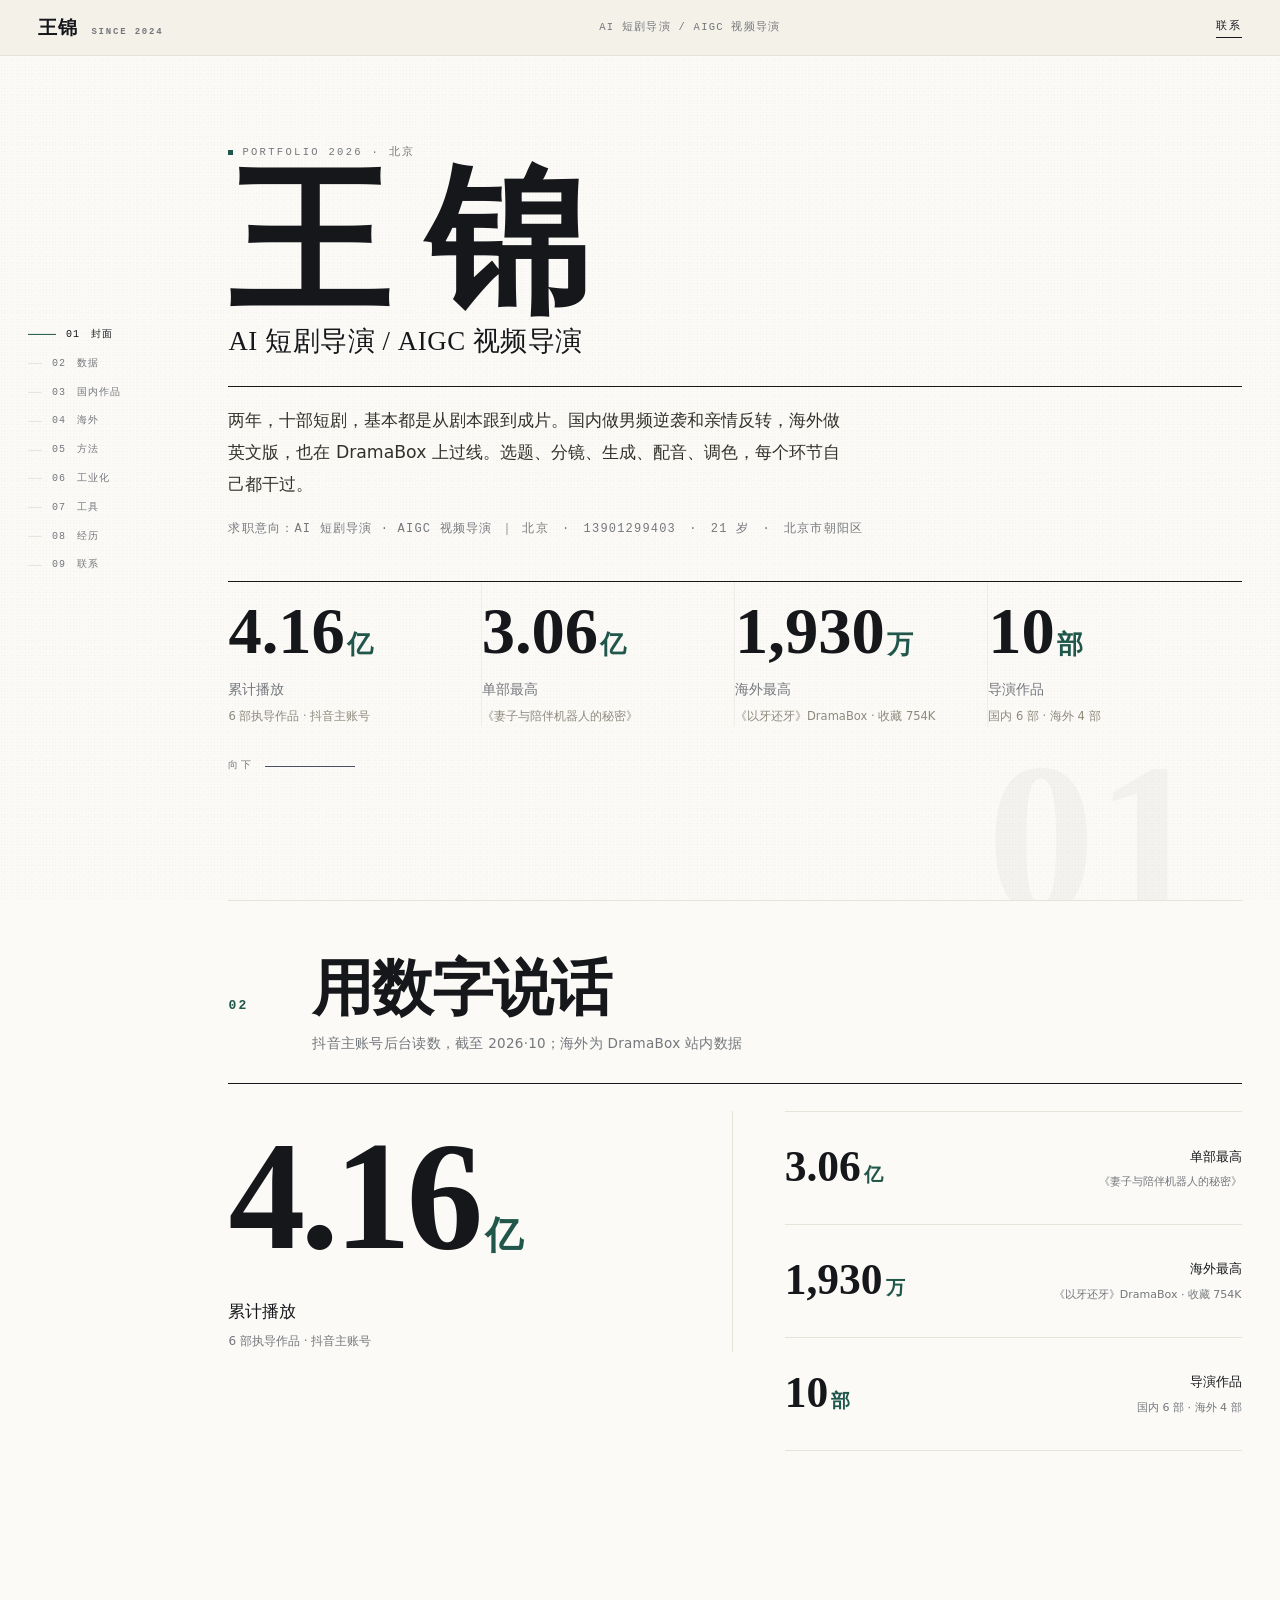
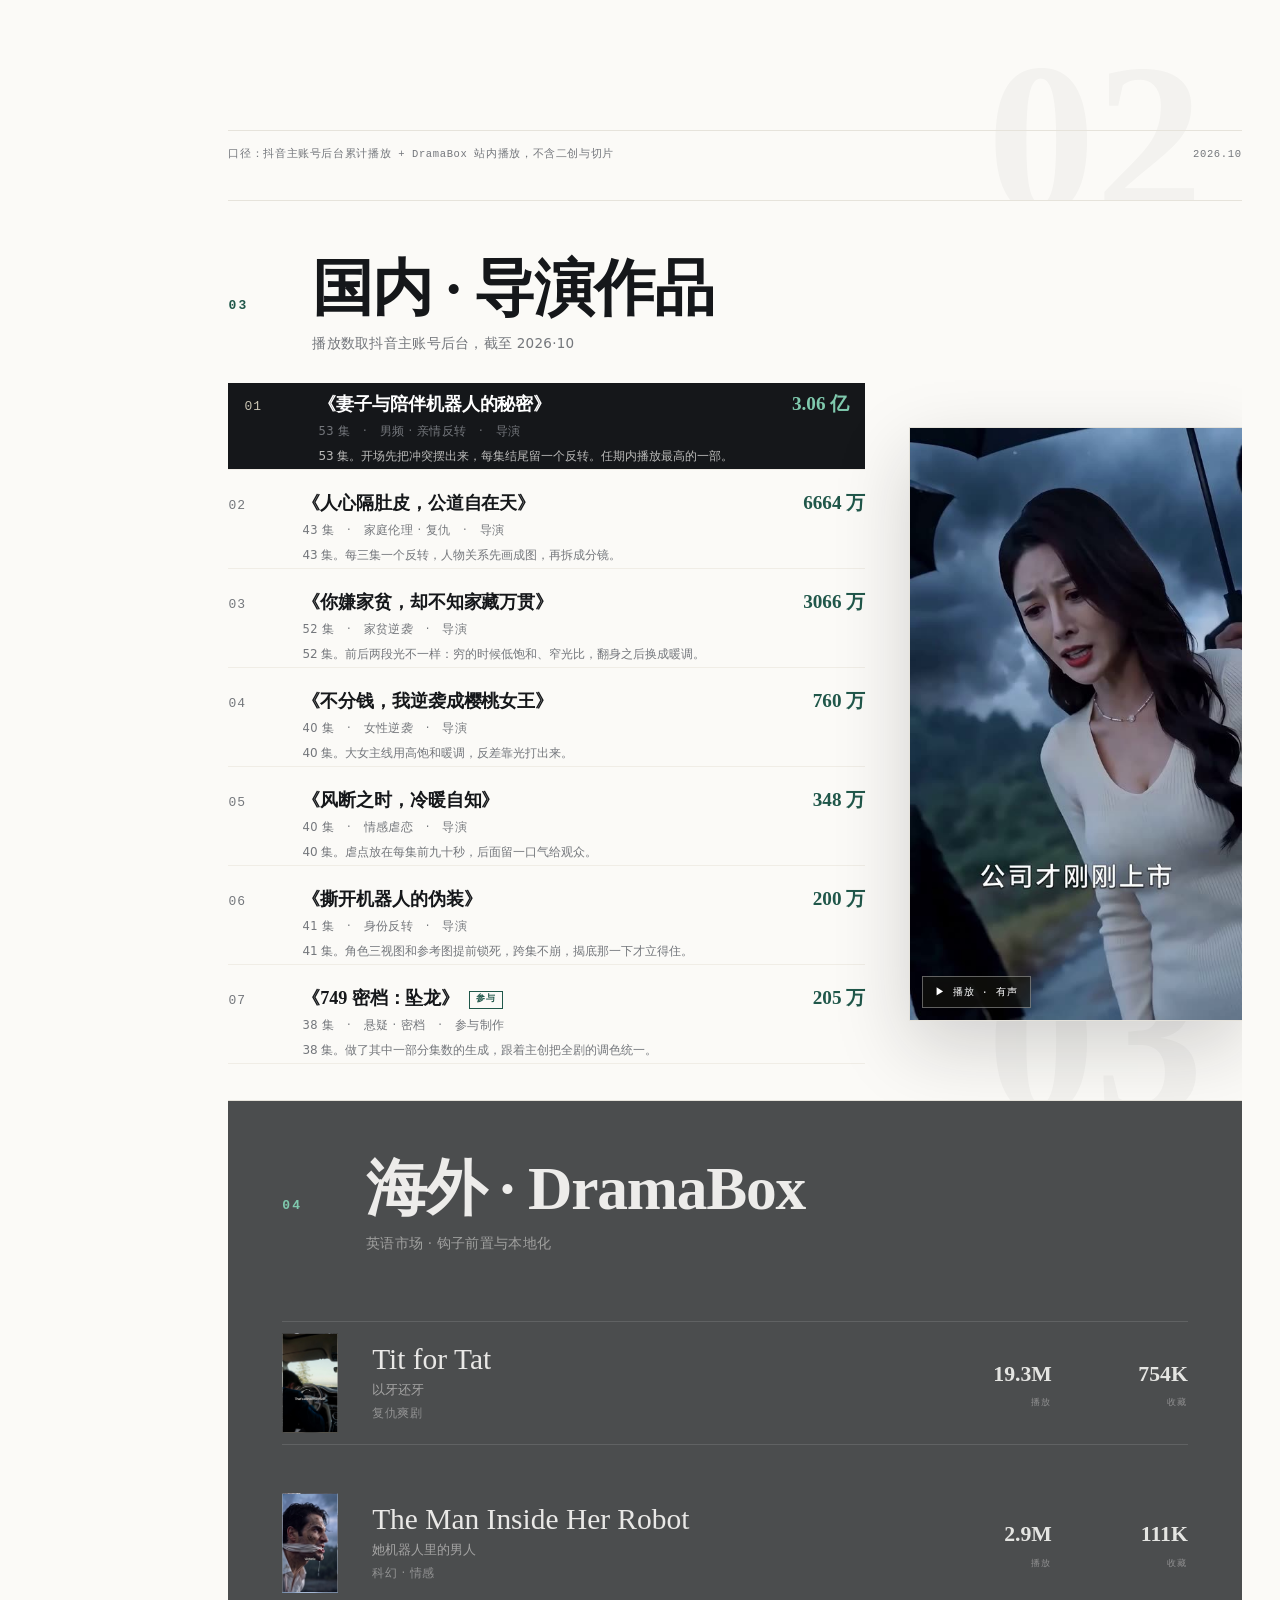
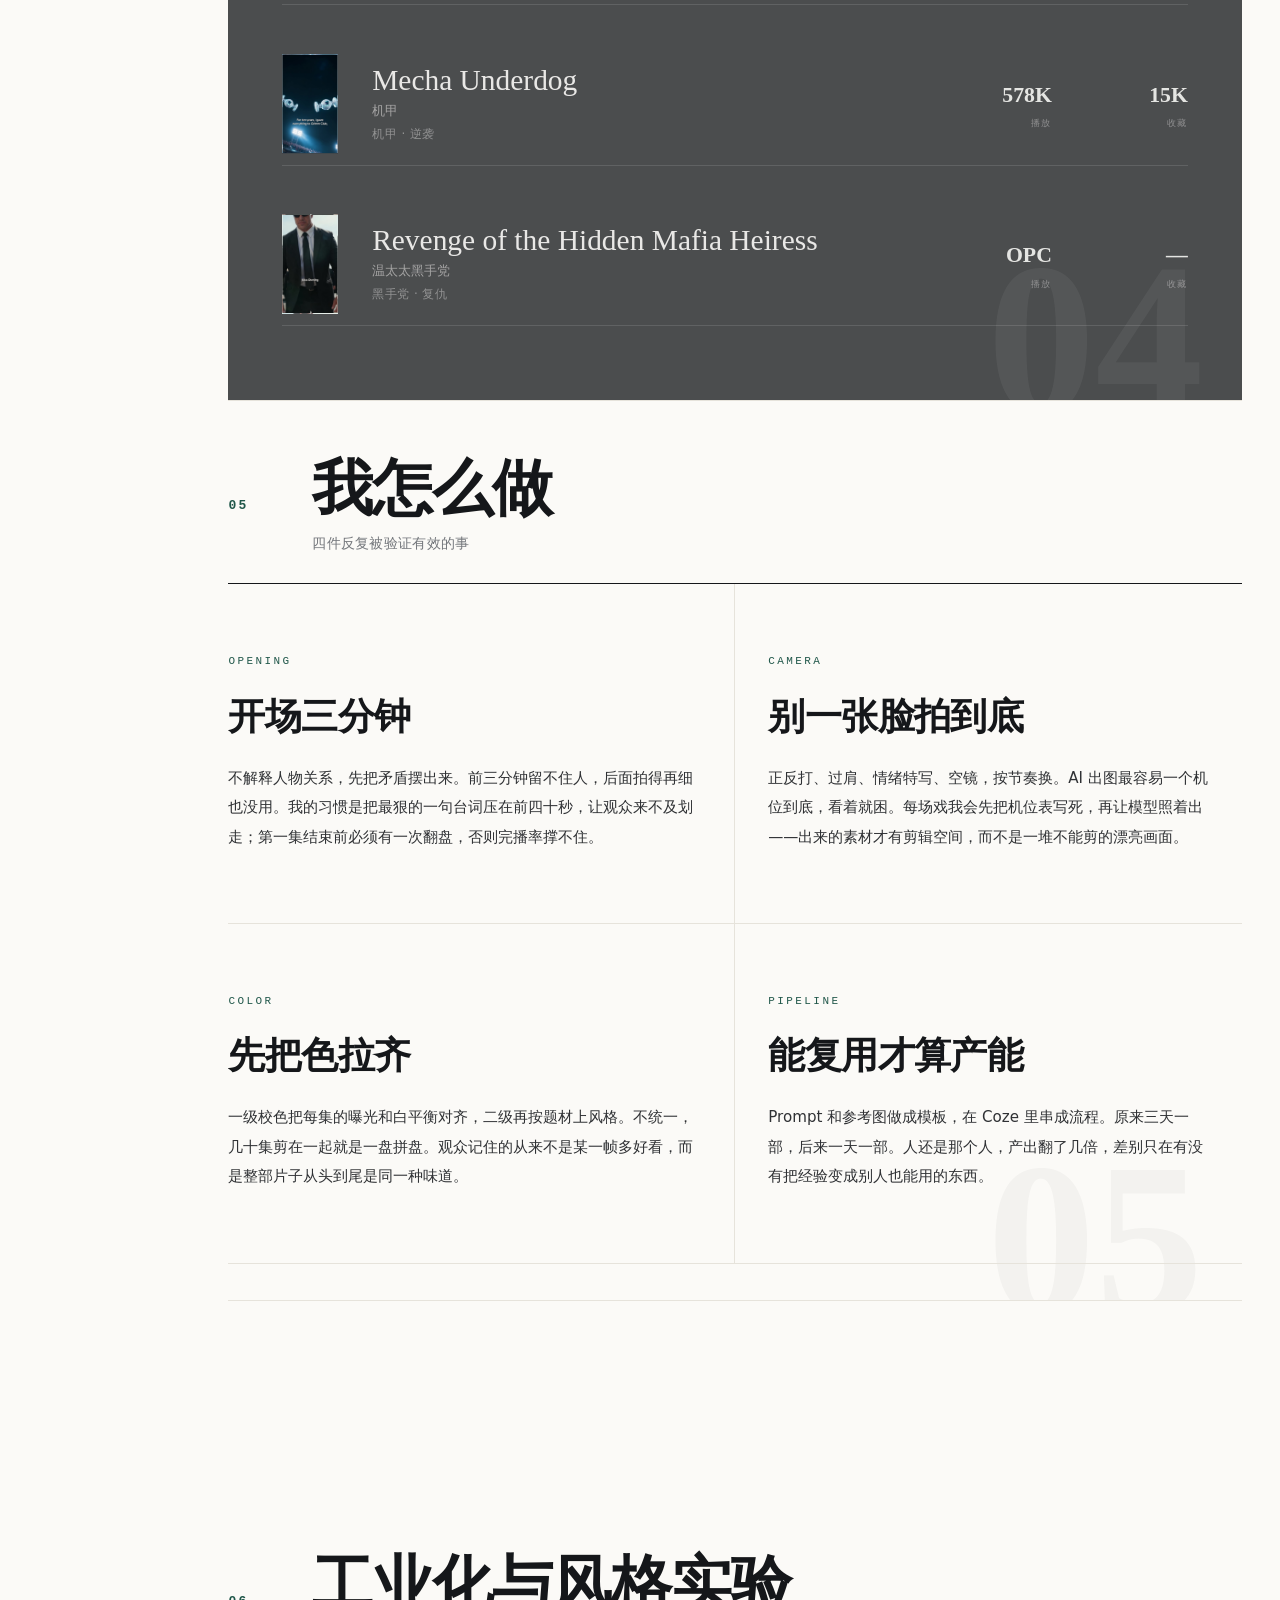
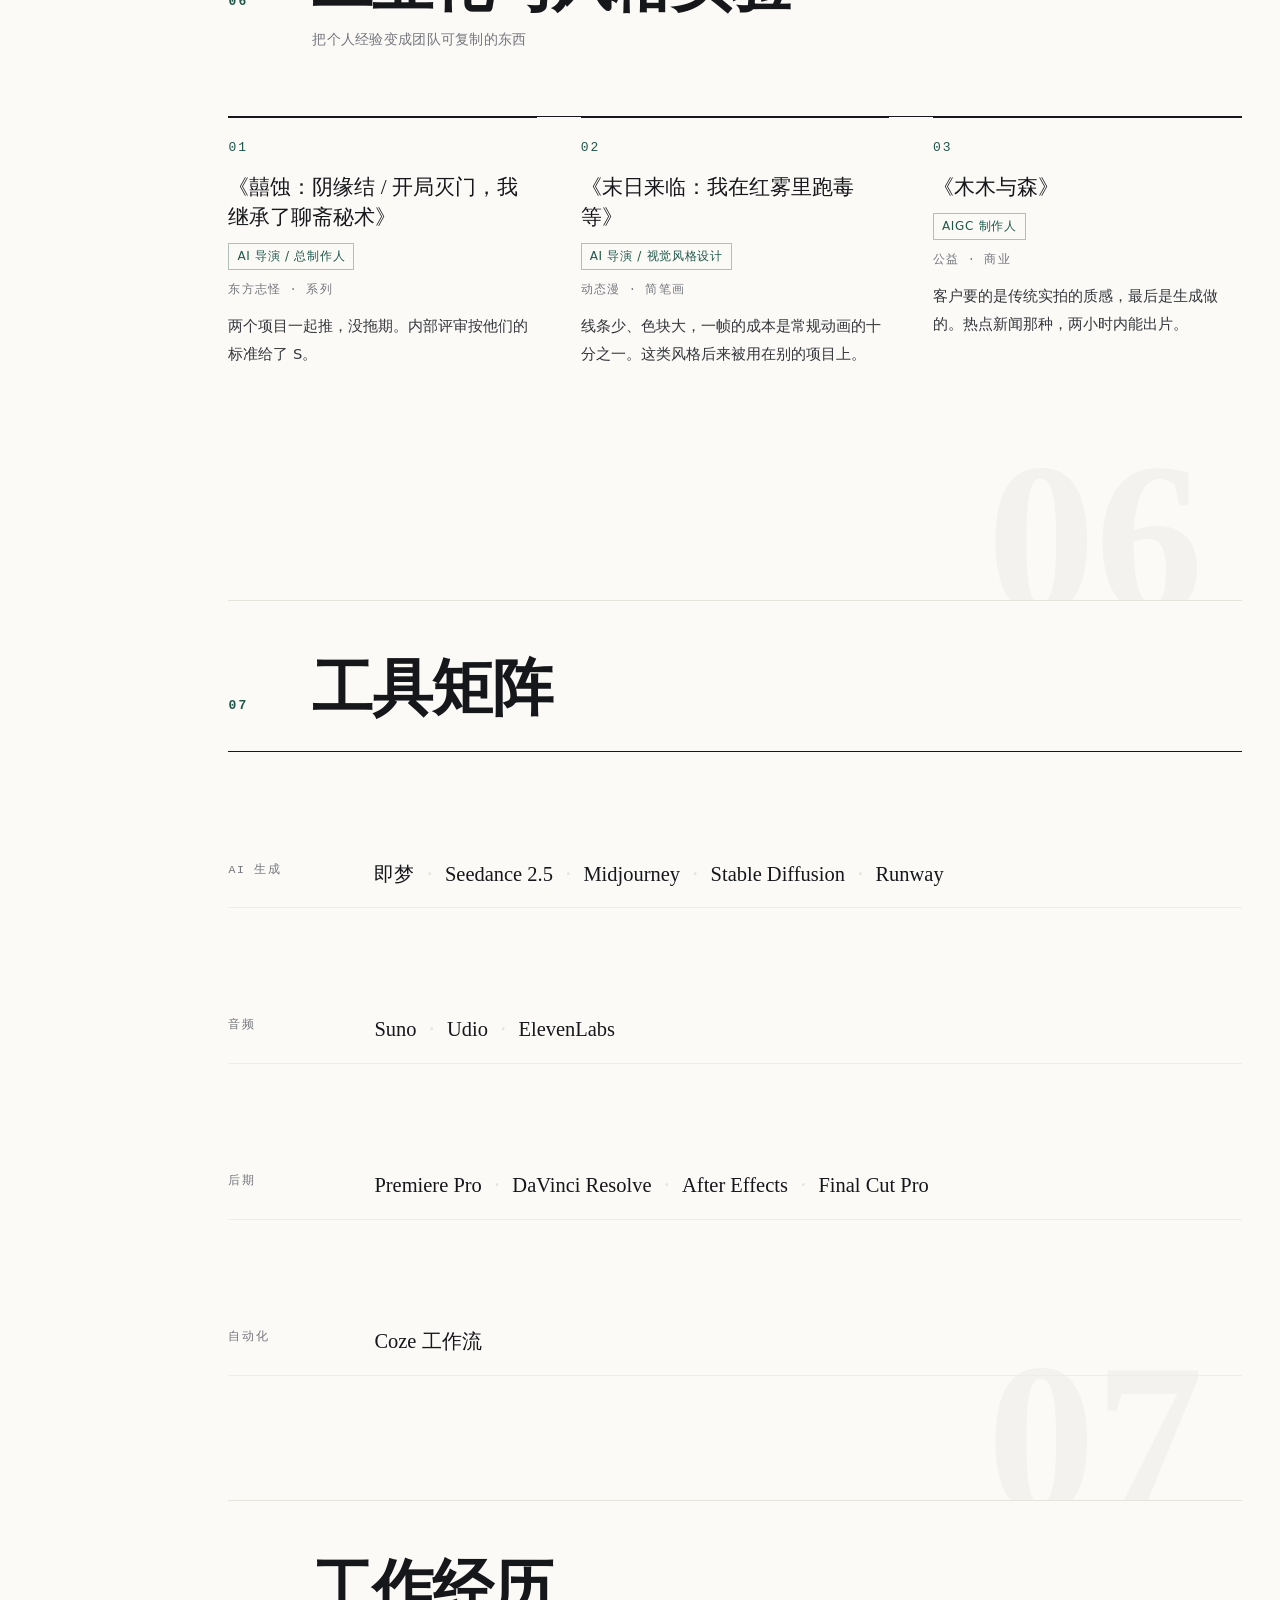
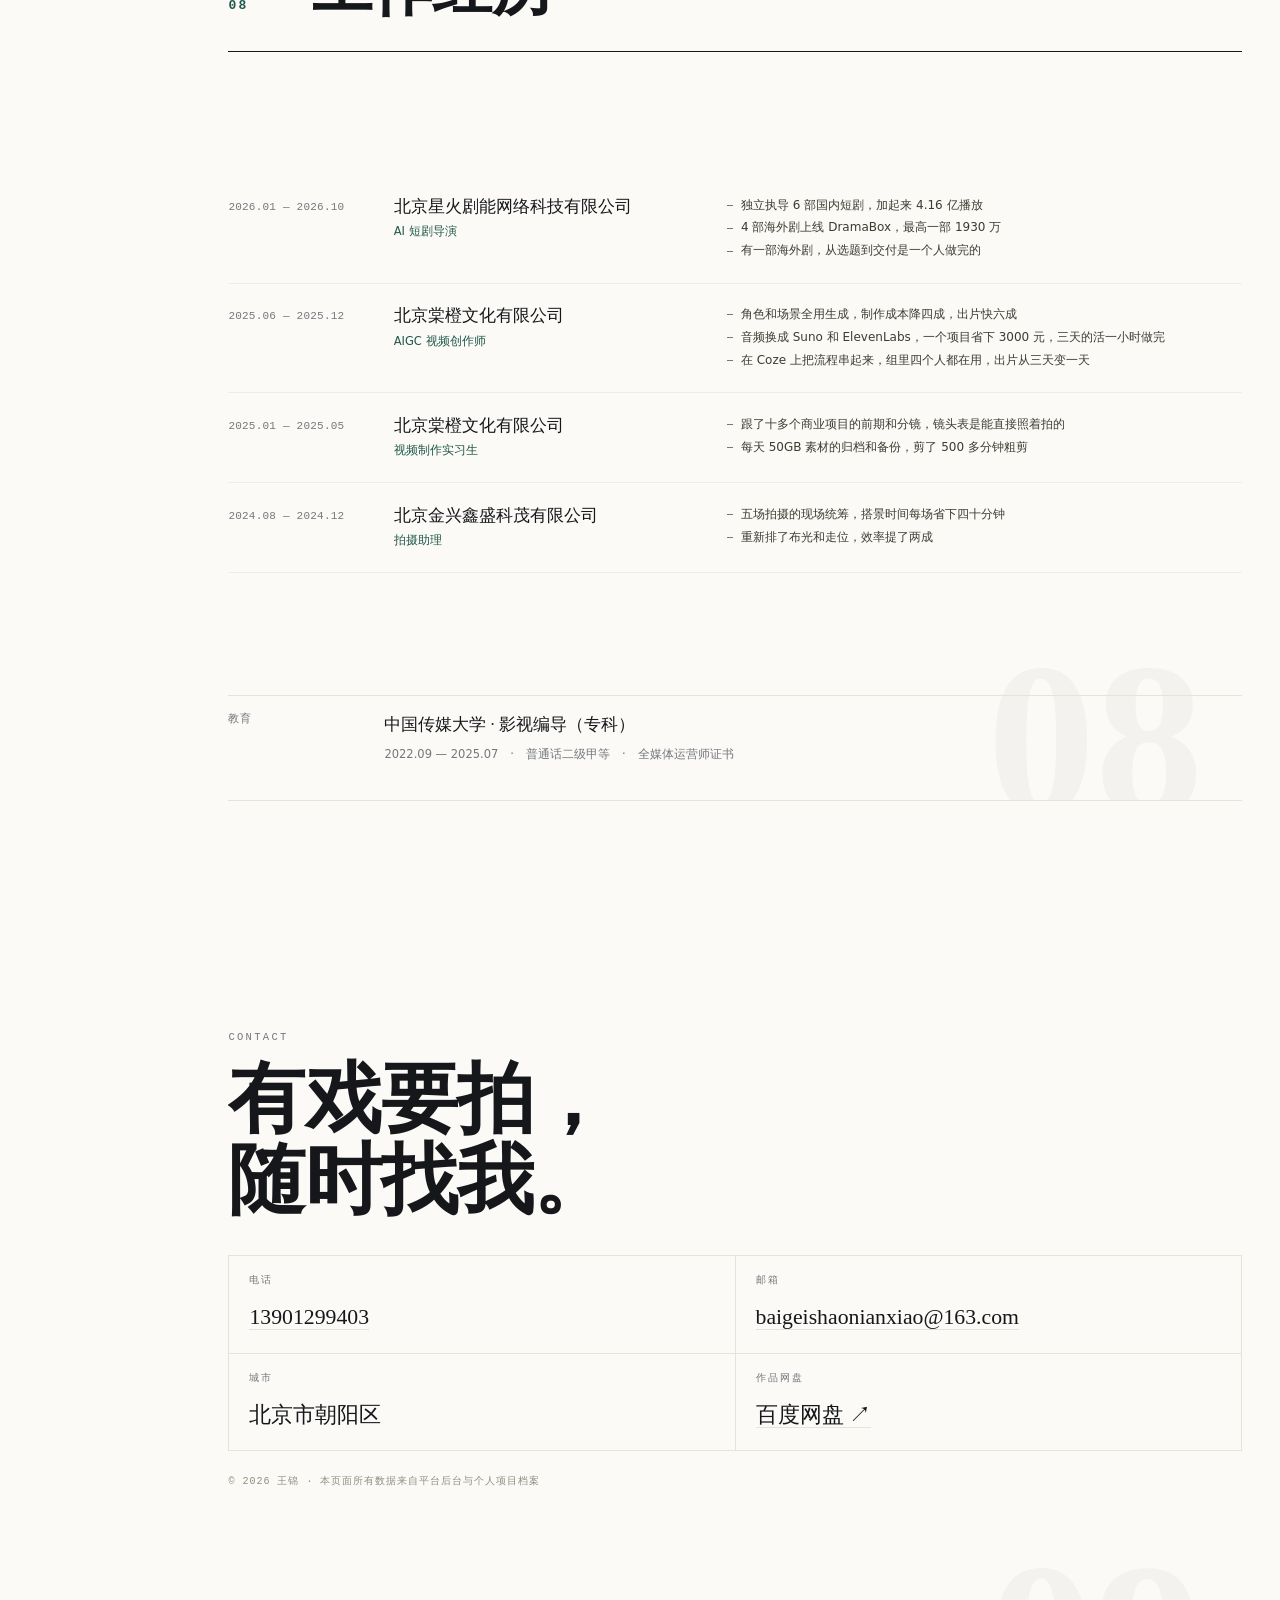
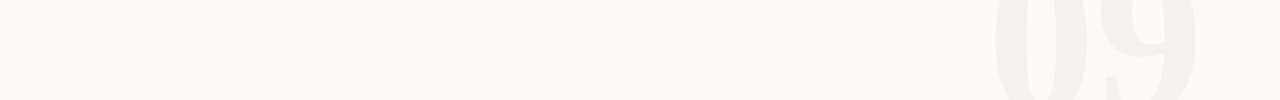
==== commit b64d2c03: "style: 海外更透、经历改单列、数据页重排；方法扩写、工业化正文放大" ====
--- a/index.html
+++ b/index.html
@@ -44,6 +44,10 @@
       <p class="sec-sub">抖音主账号后台读数，截至 2026·10；海外为 DramaBox 站内数据</p>
     </header>
     <div class="stat-grid" id="statGrid"></div>
+    <p class="stat-note">
+      <span>口径：抖音主账号后台累计播放 + DramaBox 站内播放，不含二创与切片</span>
+      <span>2026.10</span>
+    </p>
   </section>
 
   <!-- 国内作品 -->
--- a/assets/css/style.css
+++ b/assets/css/style.css
@@ -909,3 +909,119 @@
 .w-title{font-size:clamp(16px,1.42vw,22px);line-height:1.3}
 .w-meta{margin-top:4px;font-size:11.5px}
 .work-note{font-size:12px;line-height:1.55;margin-top:4px!important}
+
+/* =========================================================
+   v5
+   ========================================================= */
+
+/* 1. 海外再透一档 */
+.sec--overseas{background:rgba(21,23,26,.76)}
+.sec--overseas .sec-title{color:rgba(251,250,247,.92)}
+.sec--overseas .sec-sub{color:rgba(251,250,247,.48)}
+.ov-t{color:rgba(251,250,247,.9)}
+.ov-zh{color:rgba(251,250,247,.5)}
+.ov-meta{color:rgba(251,250,247,.4)}
+.ov-play,.ov-save{color:rgba(251,250,247,.88)}
+.ov-play span,.ov-save span{color:rgba(251,250,247,.38)!important}
+.ov-row,.ov-row:first-child{border-color:rgba(251,250,247,.12)}
+
+/* 2. 经历：更紧 */
+.cv-list{gap:0 clamp(28px,3vw,52px)}
+.cv{grid-template-columns:92px minmax(0,1fr);gap:0 14px;padding:clamp(6px,1.1vh,11px) 0}
+.cv-time{font-size:11px;letter-spacing:.02em}
+.cv-org{font-size:clamp(15px,1.28vw,18px);line-height:1.35}
+.cv-title{font-size:11.5px;margin-top:3px}
+.cv-pts{margin-top:6px;gap:2px}
+.cv-pts li{font-size:11.5px;line-height:1.6}
+.edu{grid-template-columns:92px minmax(0,1fr);padding-top:10px;margin-top:10px}
+.edu-v{font-size:clamp(15px,1.3vw,18px)}
+.edu-s{font-size:11.5px;margin-top:4px}
+
+/* 3. 数据页：一个大数 + 三条细目 */
+.sec--stats .stat-grid{
+  display:grid;grid-template-columns:1.05fr .95fr;
+  gap:0 clamp(30px,4vw,80px);align-items:start;
+  border-top:1px solid var(--ink);padding-top:clamp(16px,3vh,34px)
+}
+.stat-hero{border-right:1px solid var(--line);padding-right:clamp(24px,3vw,56px)}
+.sh-v{display:flex;align-items:baseline;gap:6px;font-family:var(--serif);font-weight:700;line-height:.9}
+.sh-v .stat-n{font-size:clamp(84px,10.5vw,168px);letter-spacing:-.03em;font-variant-numeric:tabular-nums}
+.sh-s{font-size:clamp(26px,3vw,48px);color:var(--zhe)}
+.sh-l{font-size:clamp(15px,1.3vw,18px);margin-top:clamp(12px,2vh,20px)}
+.sh-sub{font-size:12px;color:var(--muted);margin-top:4px}
+
+.stat-side{display:flex;flex-direction:column;justify-content:space-between;height:100%}
+.sr{
+  display:grid;grid-template-columns:auto 1fr;align-items:baseline;gap:0 20px;
+  padding:clamp(12px,2.2vh,22px) 0;border-bottom:1px solid var(--line)
+}
+.sr:first-child{border-top:1px solid var(--line)}
+.sr-v{display:flex;align-items:baseline;gap:3px;font-family:var(--serif);font-weight:700;min-width:5.2em}
+.sr-v .stat-n{font-size:clamp(30px,3.4vw,54px);line-height:1;font-variant-numeric:tabular-nums}
+.sr-s{font-size:clamp(14px,1.5vw,22px);color:var(--zhe)}
+.sr-l{font-size:12.5px;color:var(--muted);text-align:right;line-height:1.5}
+.sr-sub{display:none}
+
+/* 矮屏 */
+@media (max-height:840px) and (min-width:901px){
+  .sh-v .stat-n{font-size:clamp(64px,8vw,120px)}
+  .sr-v .stat-n{font-size:clamp(24px,2.8vw,40px)}
+  .cv{padding:4px 0}
+  .cv-pts li{font-size:10.5px;line-height:1.5}
+}
+
+/* v5 修：数据页与经历页不再被 space-between 撑开 */
+.sec--stats{justify-content:flex-start}
+.sec--stats .stat-grid{flex:0 0 auto}
+.stat-side{justify-content:flex-start;height:auto}
+.sr{padding:clamp(14px,2.4vh,24px) 0}
+.stat-note{
+  margin-top:auto;padding-top:14px;border-top:1px solid var(--line);
+  display:flex;justify-content:space-between;gap:24px;
+  font-family:var(--mono);font-size:10.5px;letter-spacing:.06em;color:var(--muted)
+}
+
+.sec--cv{justify-content:flex-start}
+.sec--cv .cv-list{flex:0 0 auto;align-content:start}
+.sec--cv .edu{margin-top:auto}
+
+/* 右侧三行补回副标题，并均匀分布 */
+.sr{
+  display:grid;grid-template-columns:auto 1fr;grid-template-rows:auto auto;
+  gap:2px 24px;align-items:center;
+  padding:clamp(14px,2.6vh,26px) 0
+}
+.sr-v{grid-row:1 / span 2;align-self:center}
+.sr-l{grid-column:2;grid-row:1;text-align:right;font-size:12.5px;color:var(--ink)}
+.sr-sub{grid-column:2;grid-row:2;text-align:right;display:block;font-size:11px;color:var(--muted);line-height:1.4}
+.stat-side{height:100%;justify-content:space-evenly}
+
+/* 经历：四段均分整屏 */
+.sec--cv{justify-content:flex-start}
+.sec--cv .cv-list{flex:1;align-content:space-evenly}
+.sec--cv .edu{margin-top:0;padding-top:14px}
+
+/* 数据页：大字再大一点，右侧三行拉开撑住版面 */
+.sh-v .stat-n{font-size:clamp(96px,12vw,200px)}
+.sh-l{margin-top:clamp(16px,2.6vh,28px)}
+.sr{padding:clamp(20px,3.6vh,38px) 0}
+.stat-hero{padding-top:clamp(4px,1vh,12px)}
+
+/* 经历改成单列时间轴：四行铺满，信息一行读完 */
+.sec--cv .cv-list{
+  display:block;flex:1;border-top:1px solid var(--ink)
+}
+.sec--cv .cv{
+  display:grid;grid-template-columns:132px minmax(0,300px) minmax(0,1fr);
+  gap:0 clamp(20px,2.6vw,44px);align-items:start;
+  padding:clamp(14px,2.4vh,26px) 0;border-bottom:1px solid var(--line-soft)
+}
+.cv-time{padding-top:2px;font-size:11px;color:var(--muted)}
+.cv-org{font-size:clamp(15px,1.3vw,19px);line-height:1.35}
+.cv-title{font-size:11.5px;margin-top:3px}
+.cv-pts{margin-top:0;display:grid;gap:3px}
+.cv-pts li{font-size:12px;line-height:1.65}
+.sec--cv .edu{
+  margin-top:auto;padding-top:14px;border-top:1px solid var(--line);
+  grid-template-columns:132px minmax(0,1fr)
+}
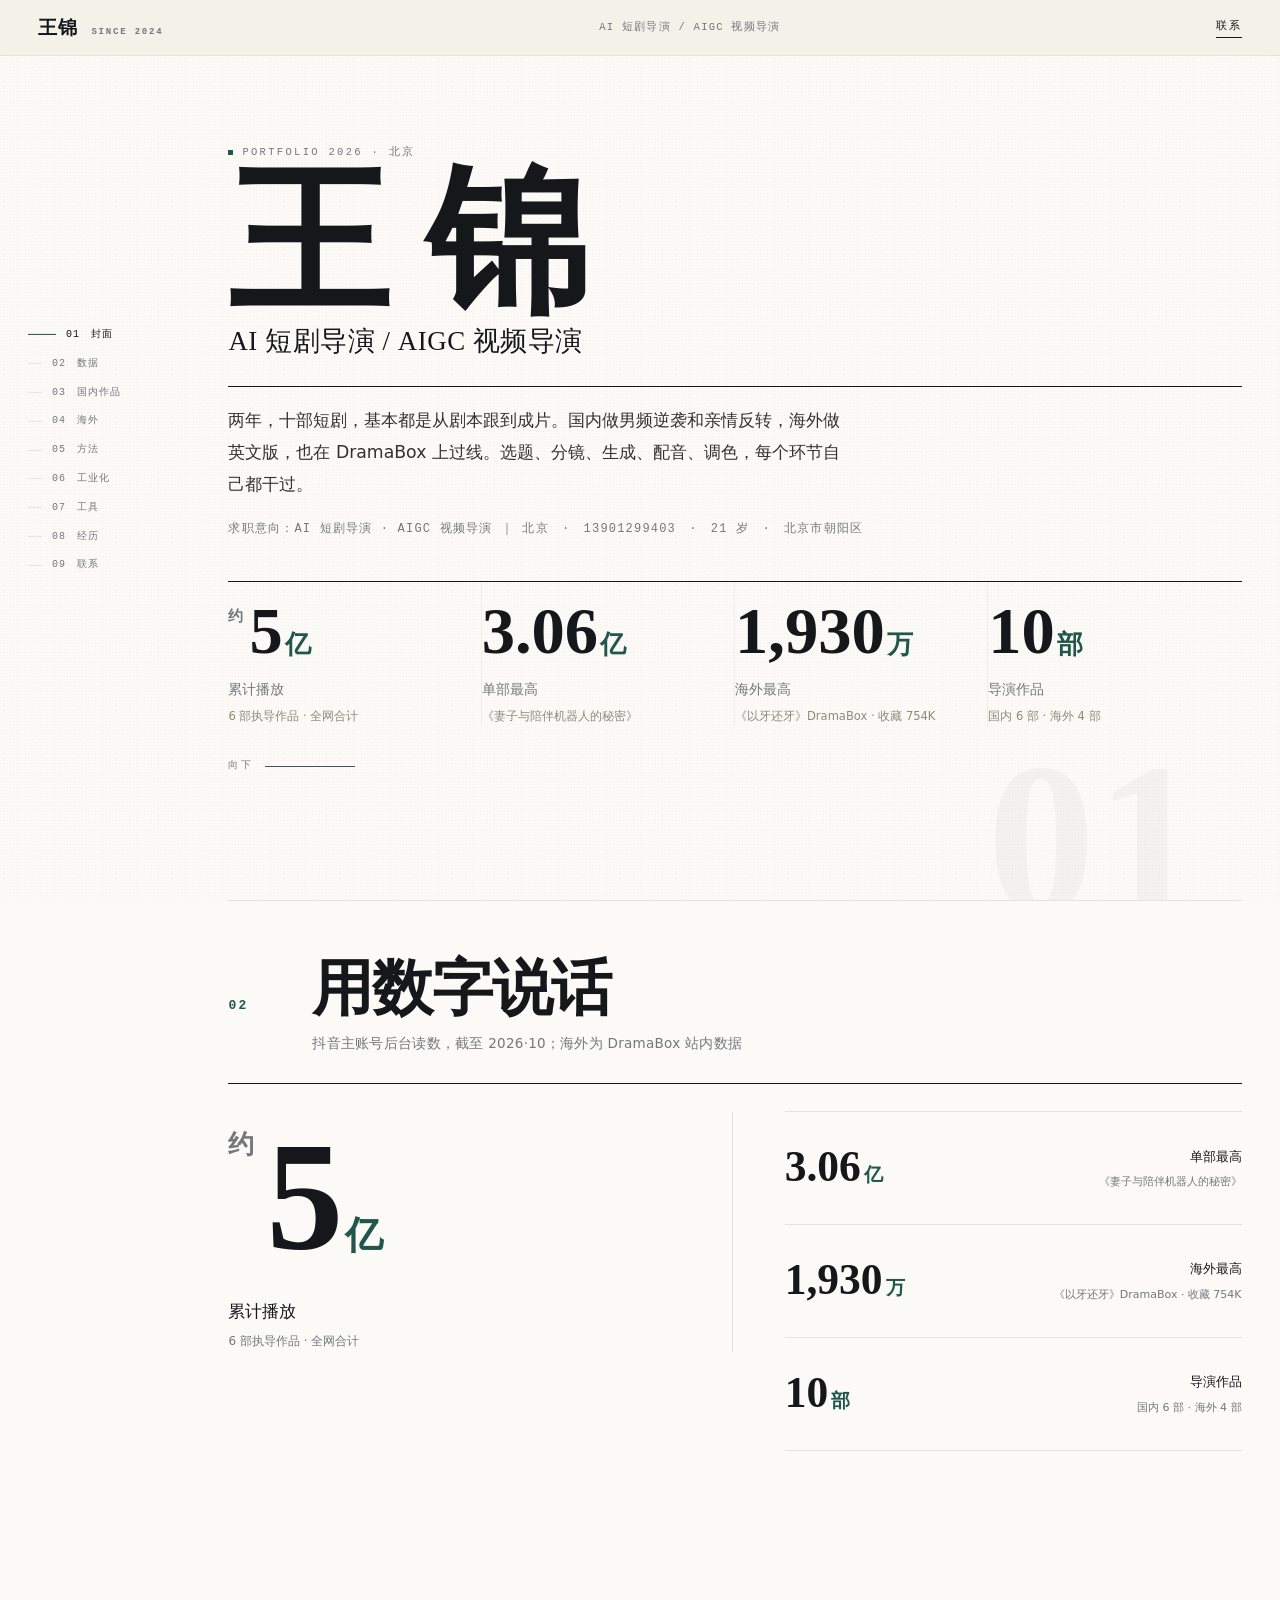
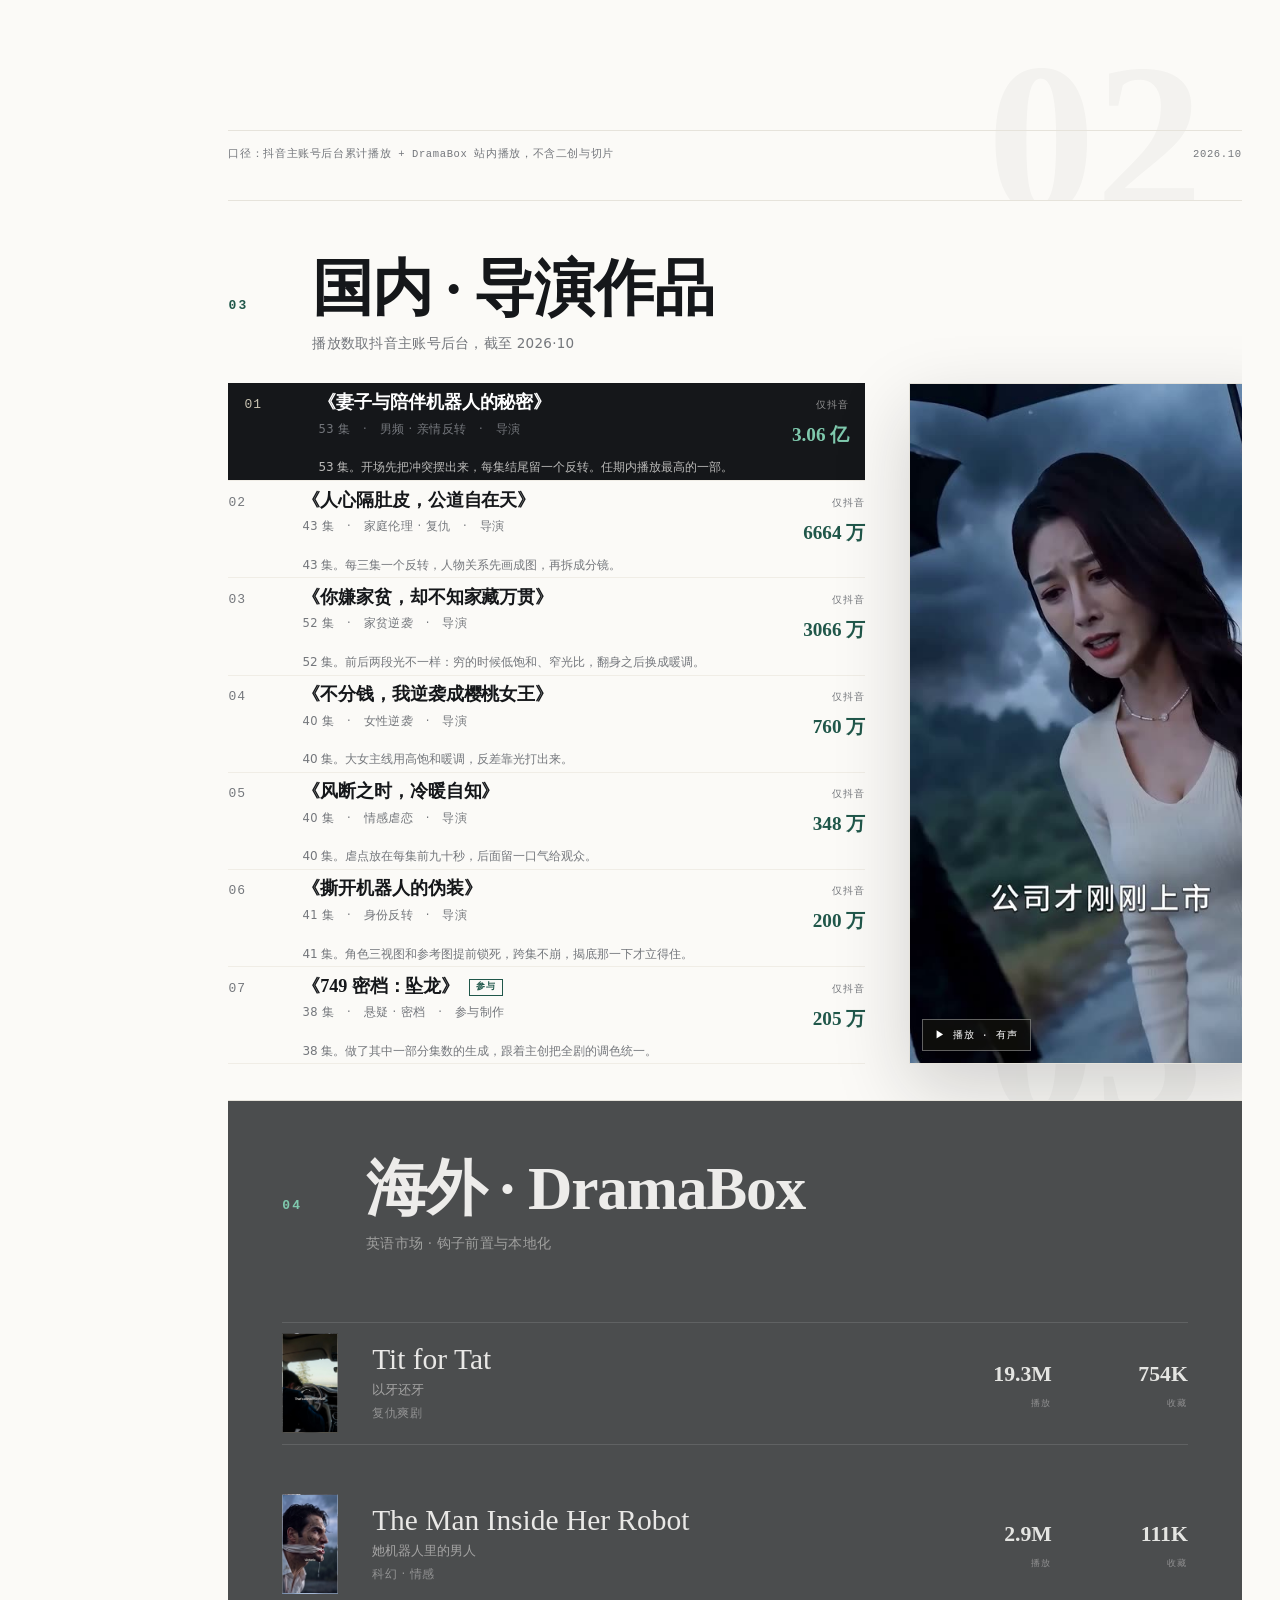
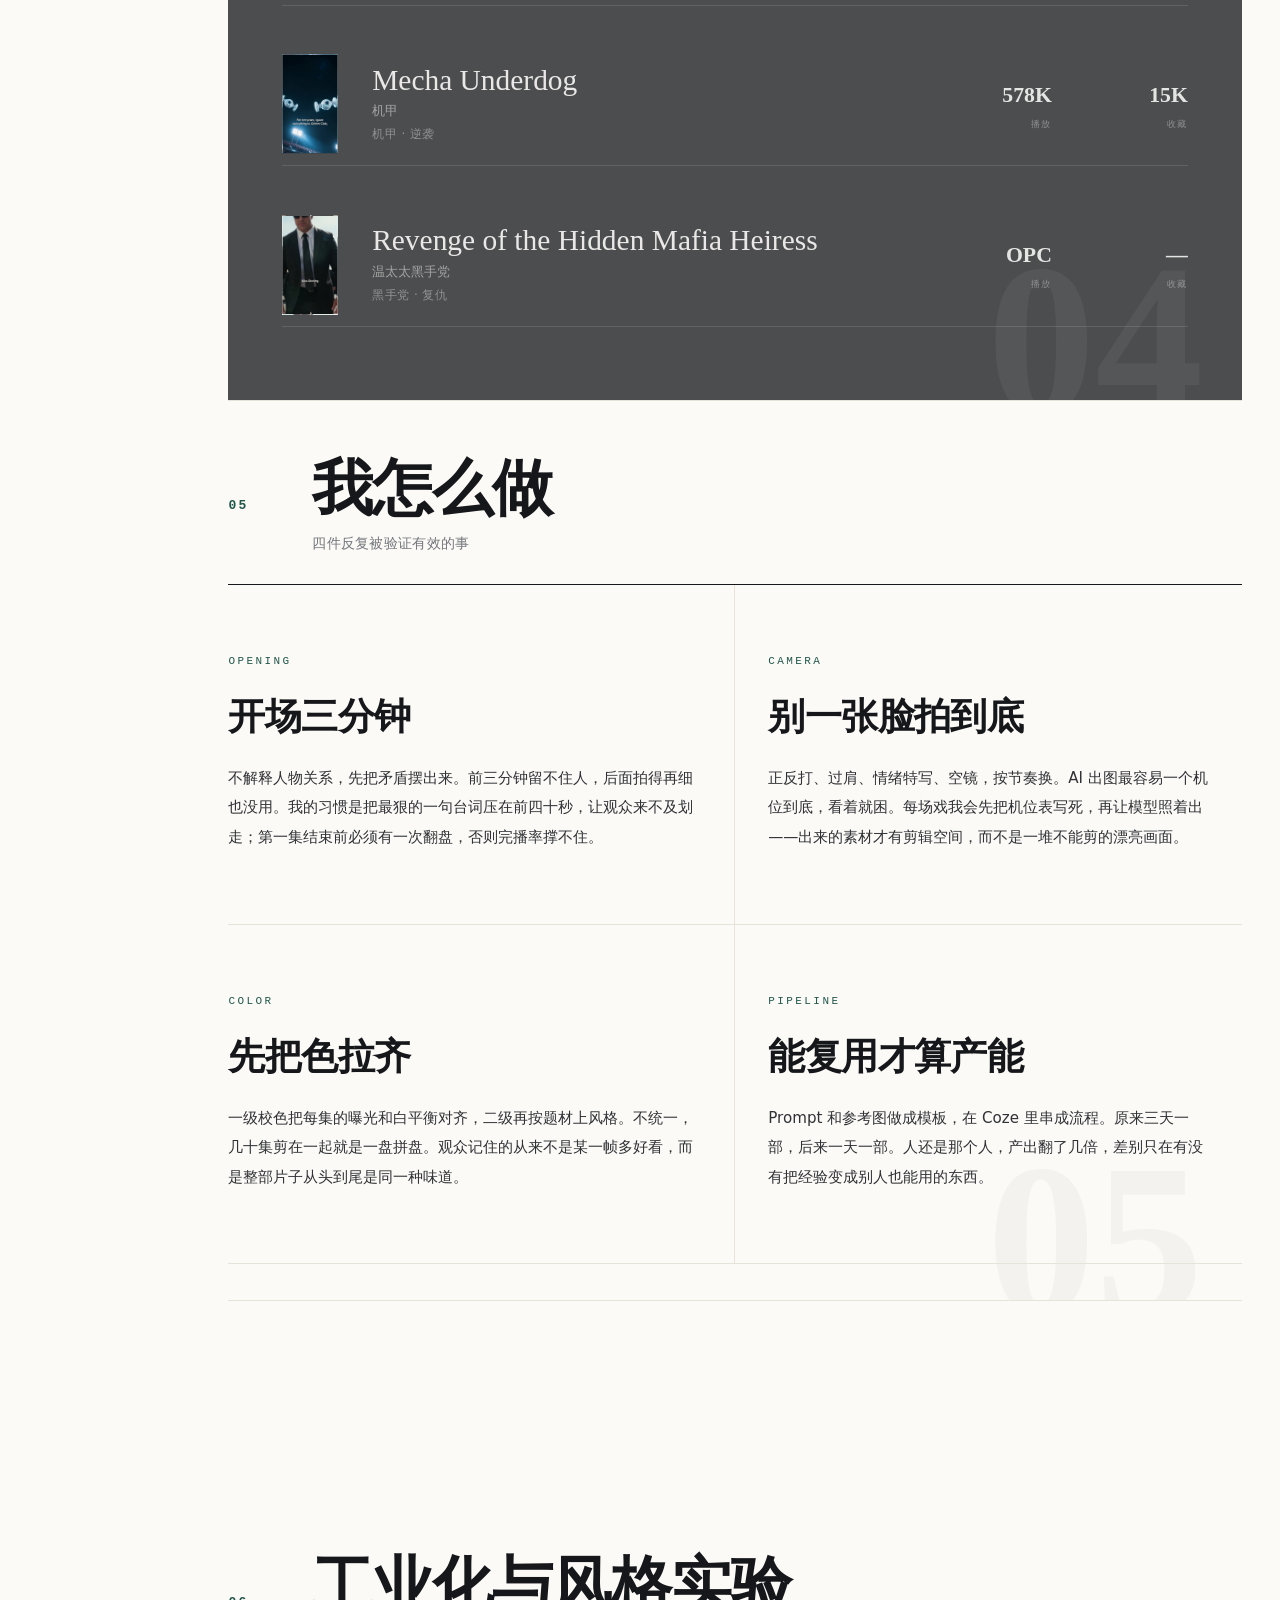
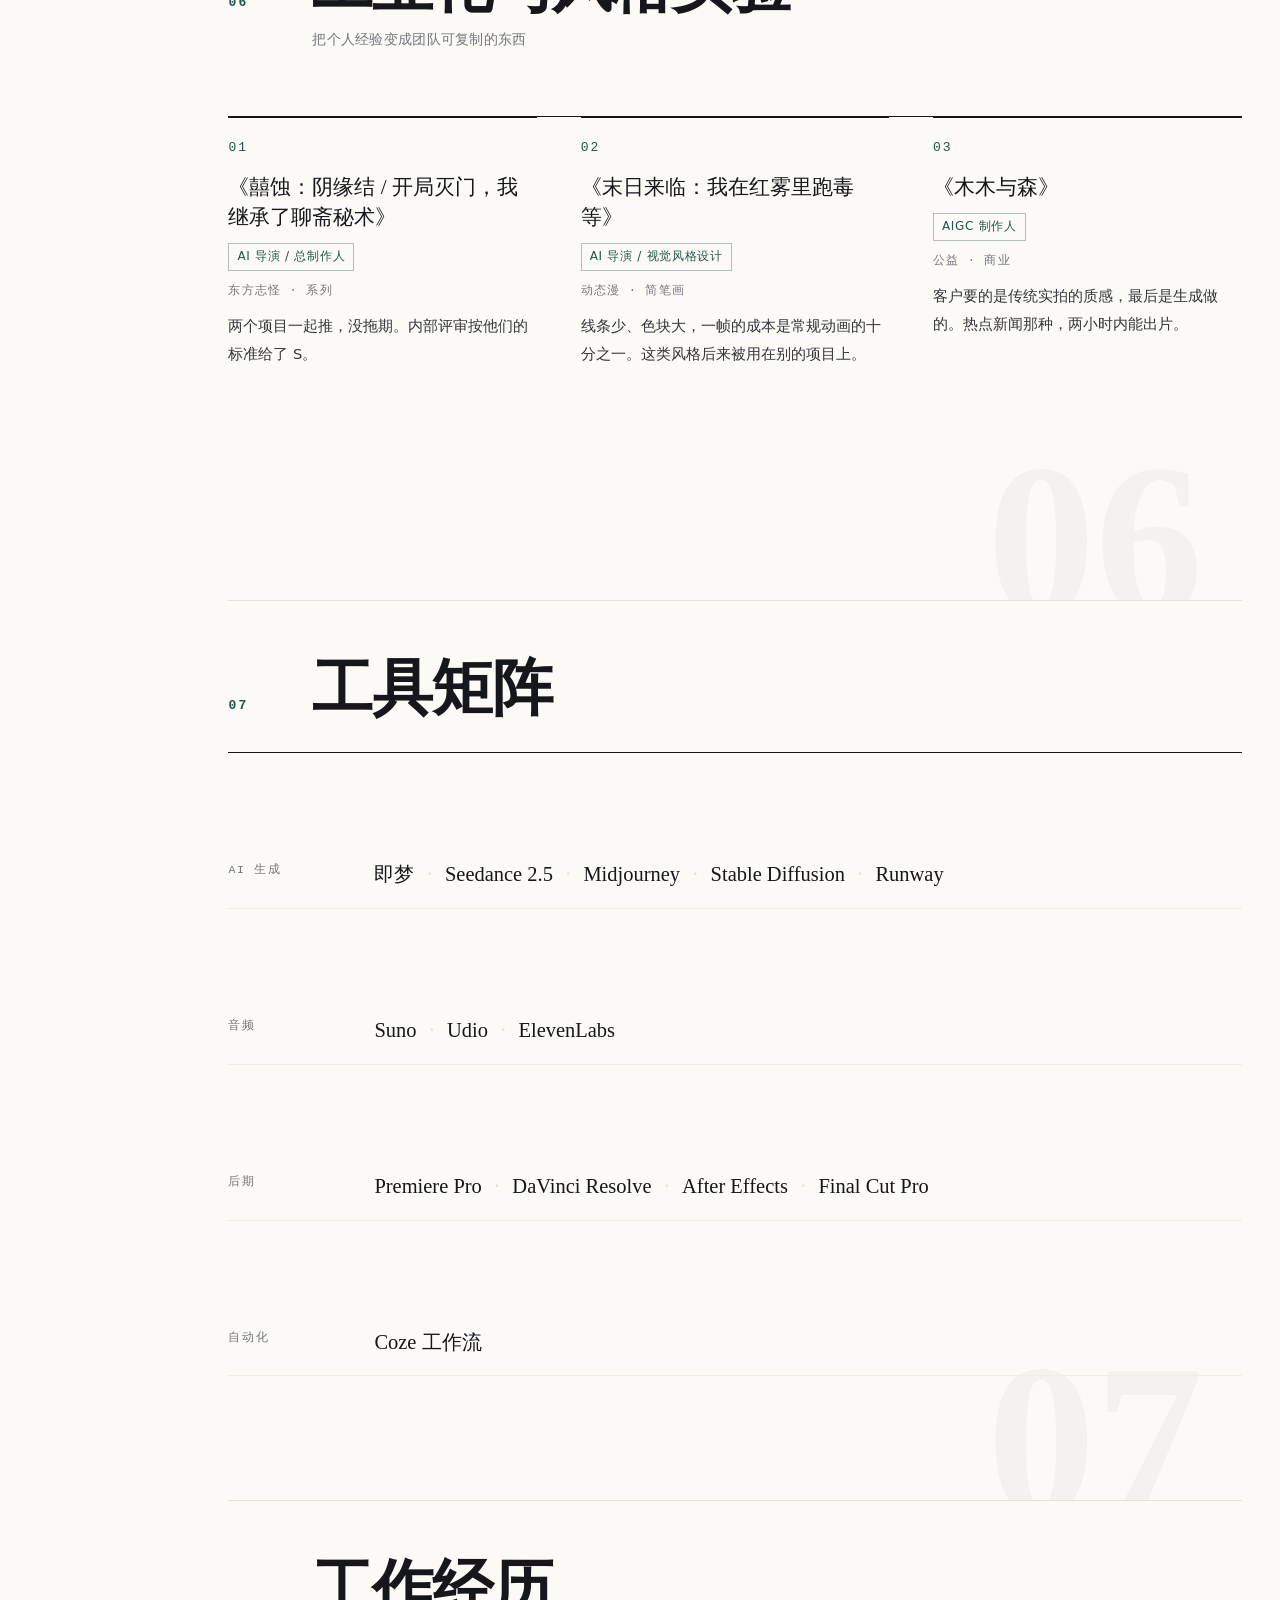
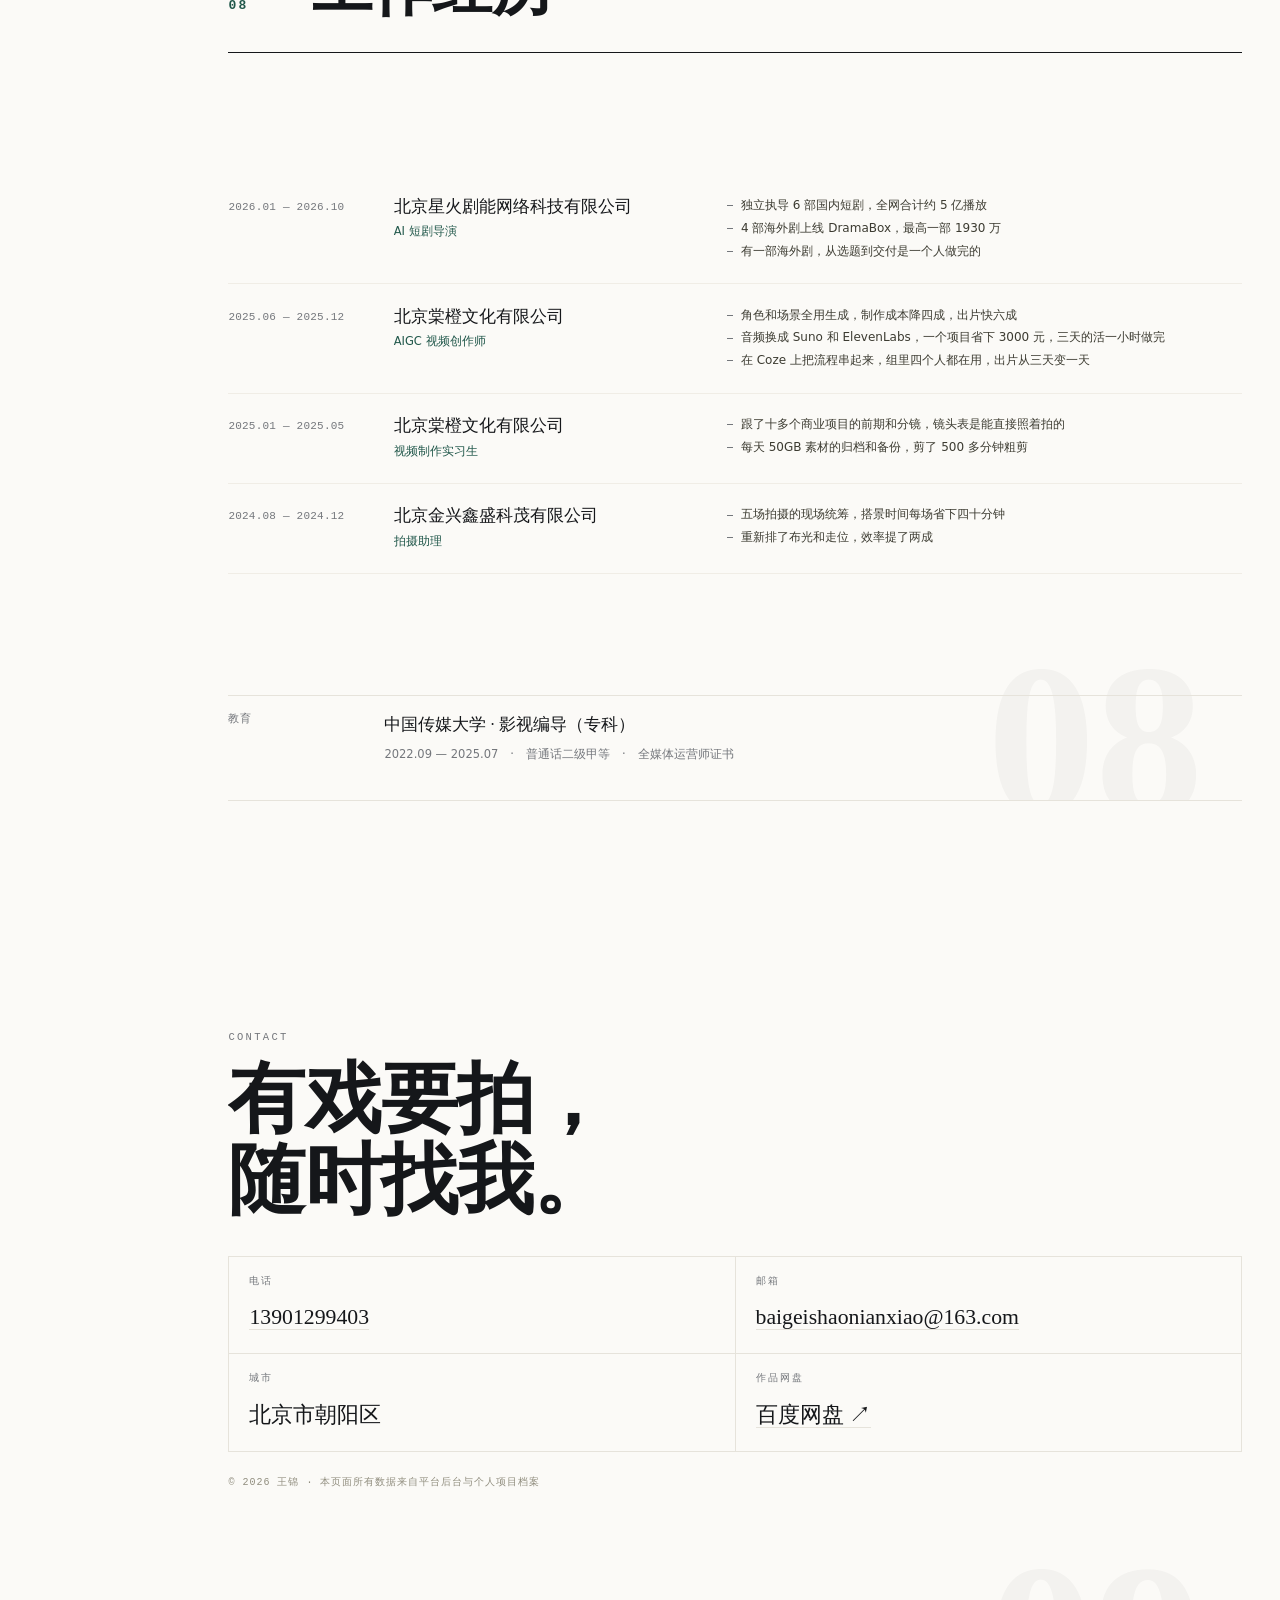
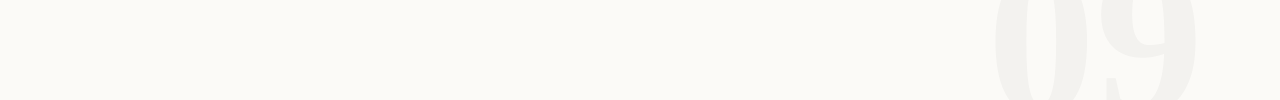
==== commit 62643bec: "mobile: 竖屏版 /m/，一屏一部片、视频铺满；手机访问自动跳转" ====
--- a/index.html
+++ b/index.html
@@ -7,6 +7,14 @@
 <meta name="description" content="王锦，AI 短剧导演。代表作全网总播放 5 亿+，海外 DramaBox 单部最高 19.3M。">
 <meta name="theme-color" content="#f3f0e7">
 <link rel="stylesheet" href="assets/css/style.css">
+<script>
+/* 手机访问自动进竖屏版；加 ?desktop=1 留在电脑版 */
+(function () {
+  if (window.matchMedia("(max-width: 760px)").matches && !/[?&]desktop=1/.test(location.search)) {
+    location.replace("m/");
+  }
+})();
+</script>
 </head>
 <body>
 
--- a/assets/css/style.css
+++ b/assets/css/style.css
@@ -1025,3 +1025,27 @@
   margin-top:auto;padding-top:14px;border-top:1px solid var(--line);
   grid-template-columns:132px minmax(0,1fr)
 }
+
+/* 累计播放前缀「约」 */
+.sh-p{
+  font-family:var(--serif);font-size:clamp(20px,2vw,34px);
+  color:var(--muted);align-self:flex-start;padding-top:clamp(6px,1.4vh,16px);margin-right:6px
+}
+
+.cs-p{font-family:var(--serif);font-size:clamp(13px,1.2vw,18px);color:var(--muted);margin-right:4px;align-self:flex-start;padding-top:4px}
+
+/* 作品页：顶对齐 + 视频撑满作品列高度 */
+.works-layout{align-items:start}
+.stage{align-self:stretch;display:flex;flex-direction:column}
+.stage-media{height:auto;width:auto;aspect-ratio:9/16;align-self:flex-end}
+
+/* 播放量前的「仅抖音」 */
+.w-play em{
+  display:block;font-family:var(--mono);font-style:normal;
+  font-size:9.5px;letter-spacing:.12em;color:var(--muted);
+  text-align:right;margin-bottom:3px;font-weight:400
+}
+.work.is-active .w-play em,.work:hover .w-play em{color:rgba(251,250,247,.55)}
+@media (max-width:900px){
+  .w-play em{text-align:left;margin-bottom:2px}
+}
